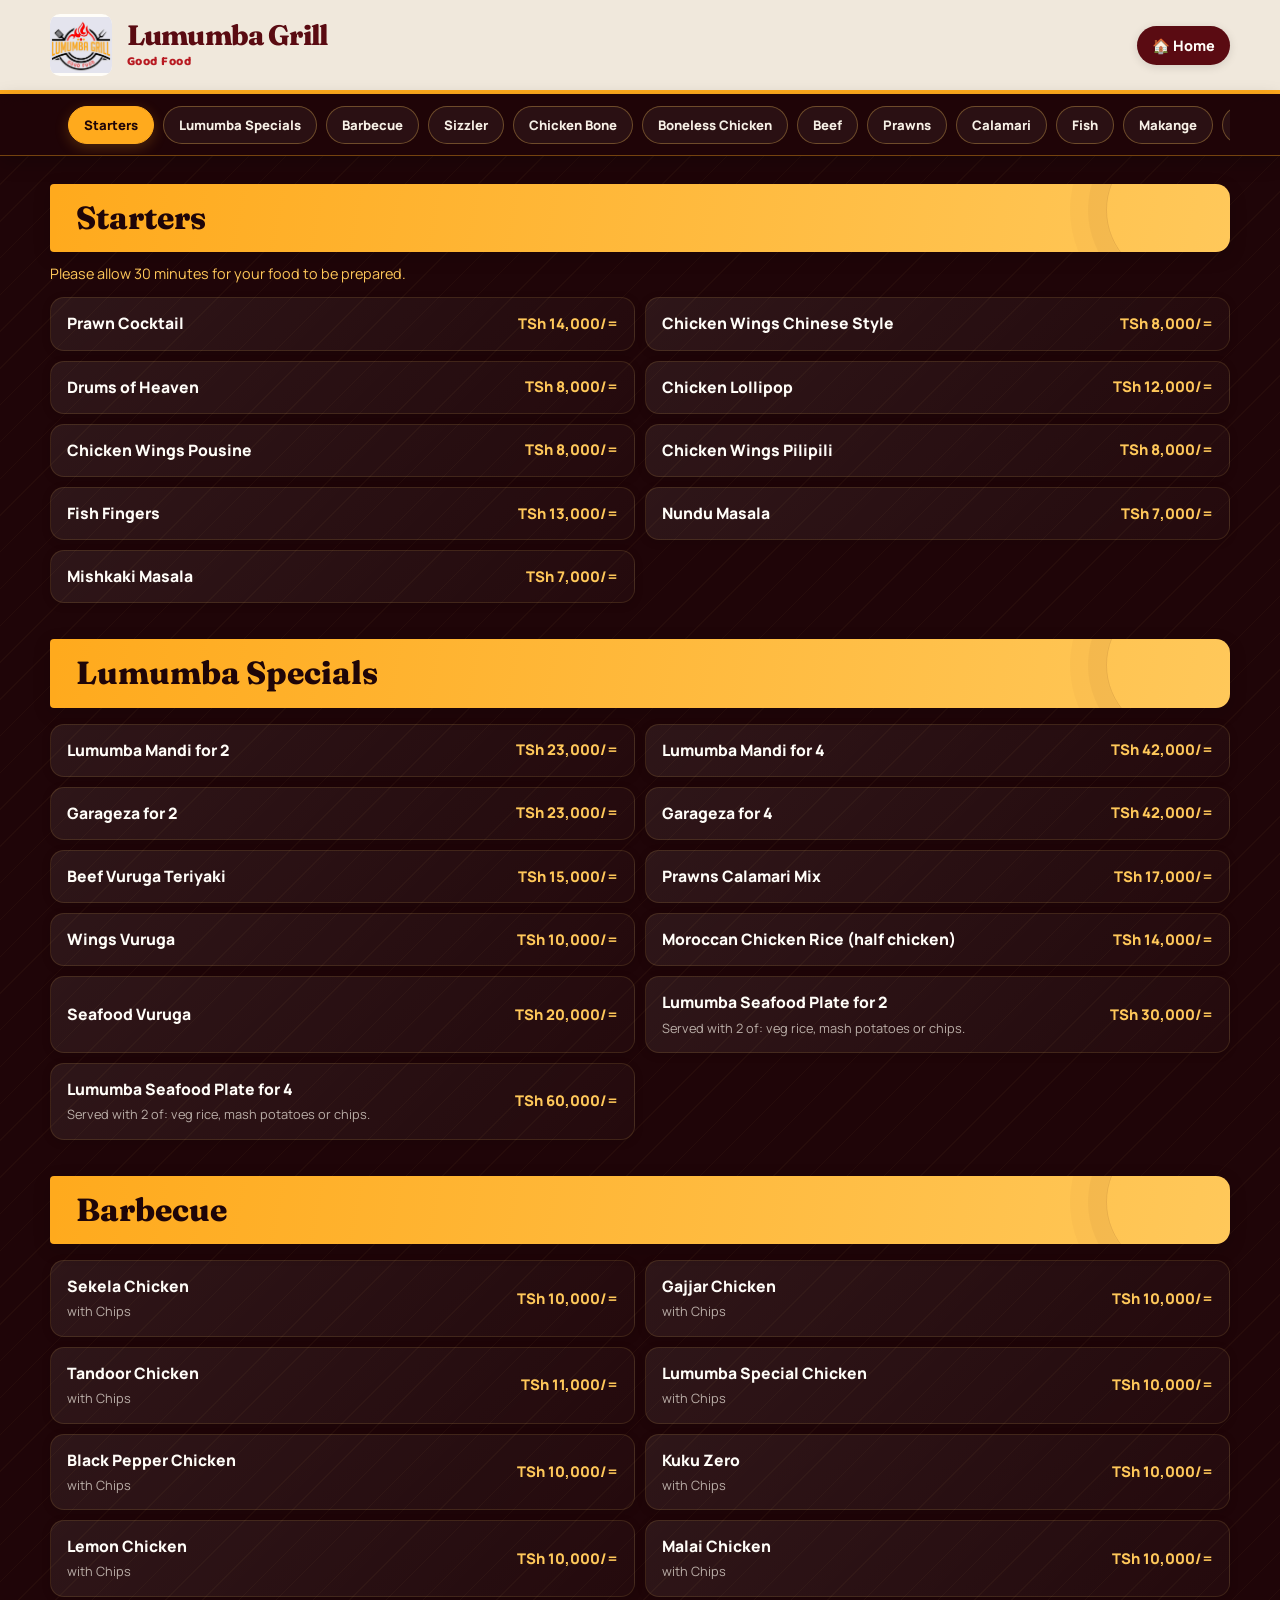
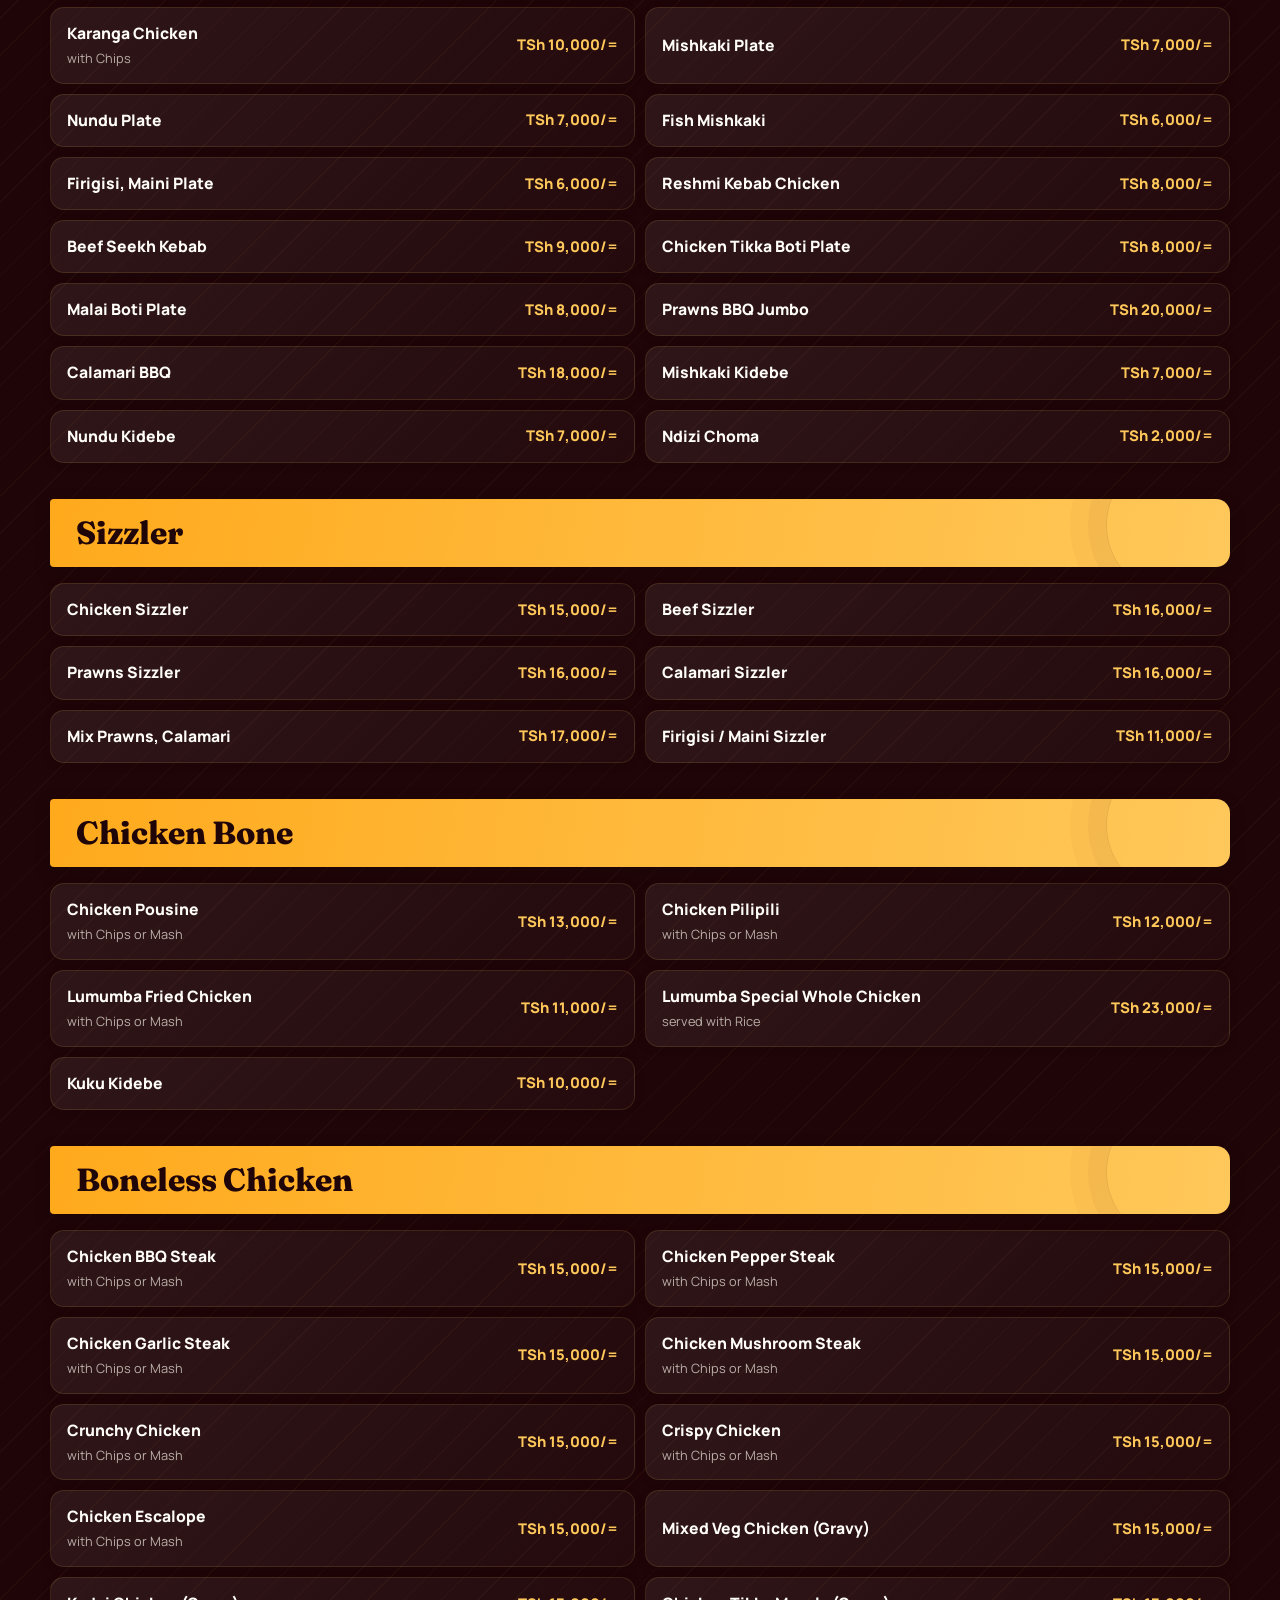
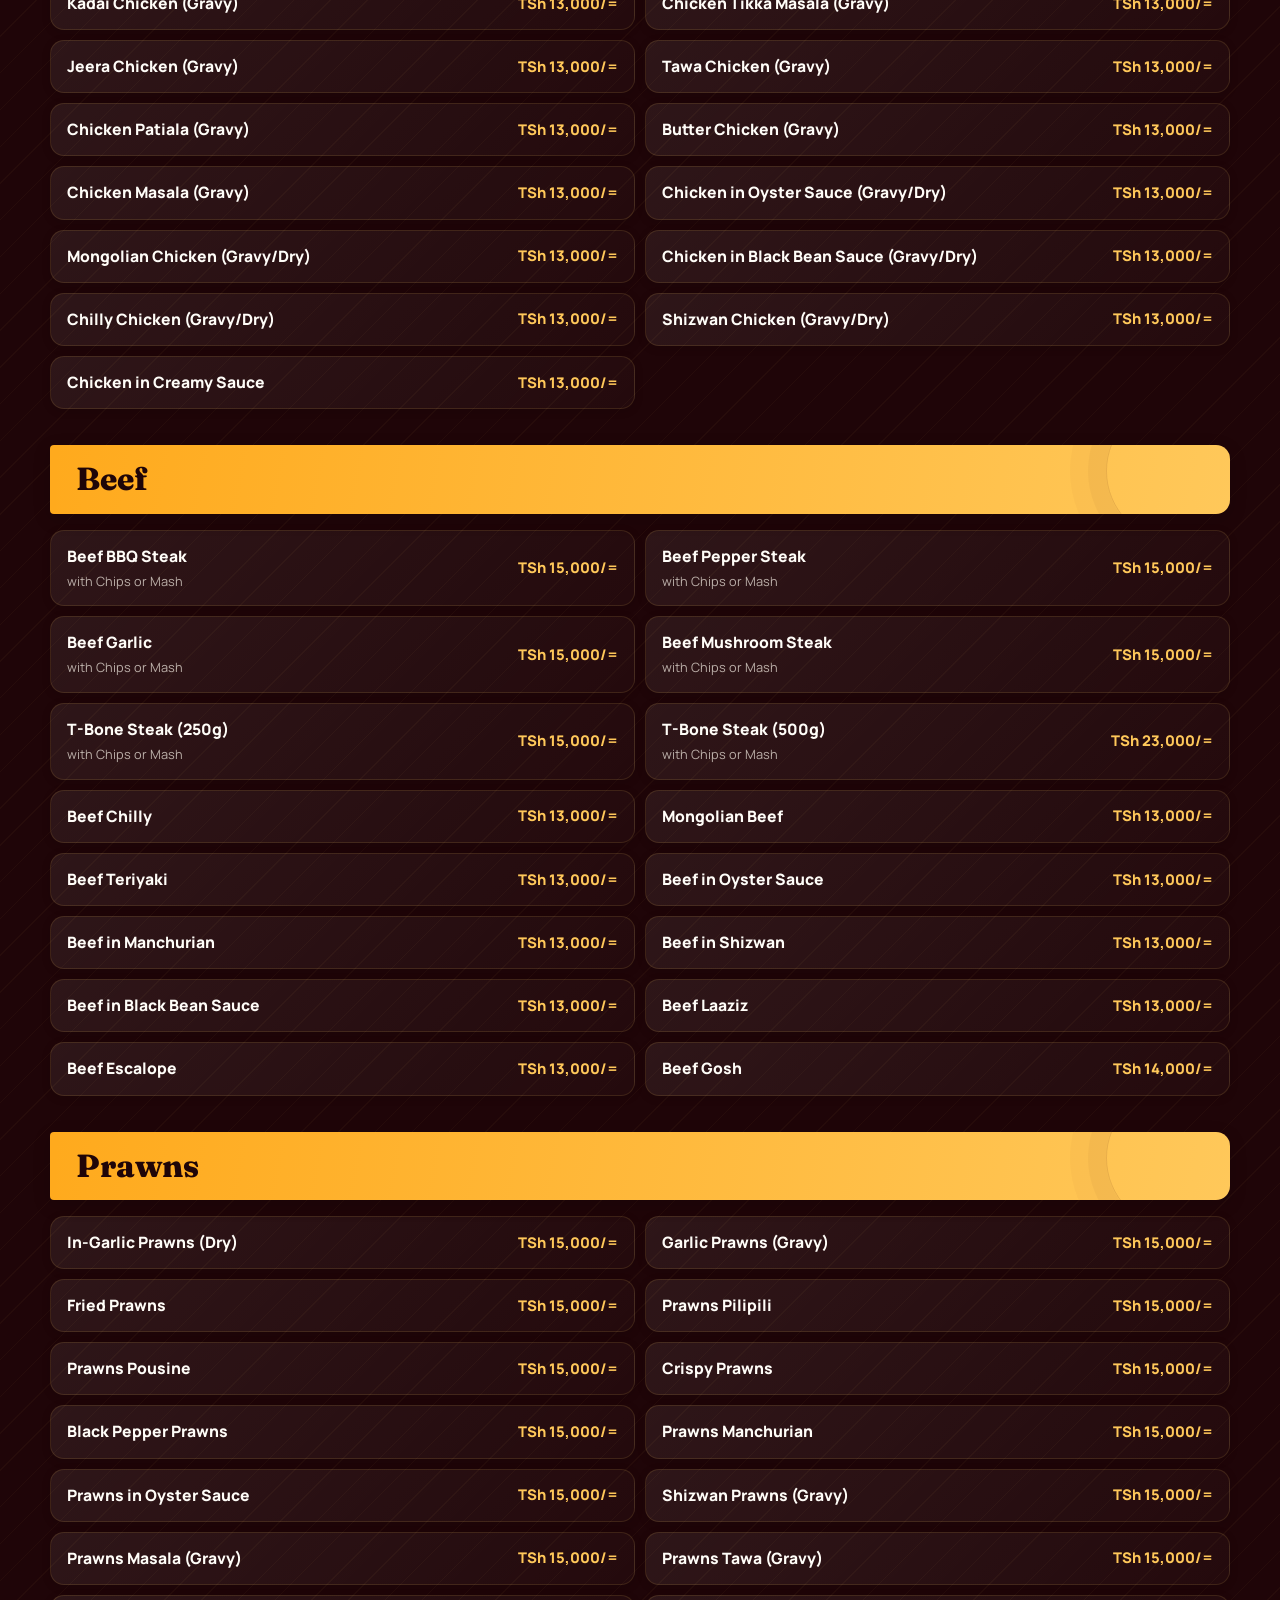
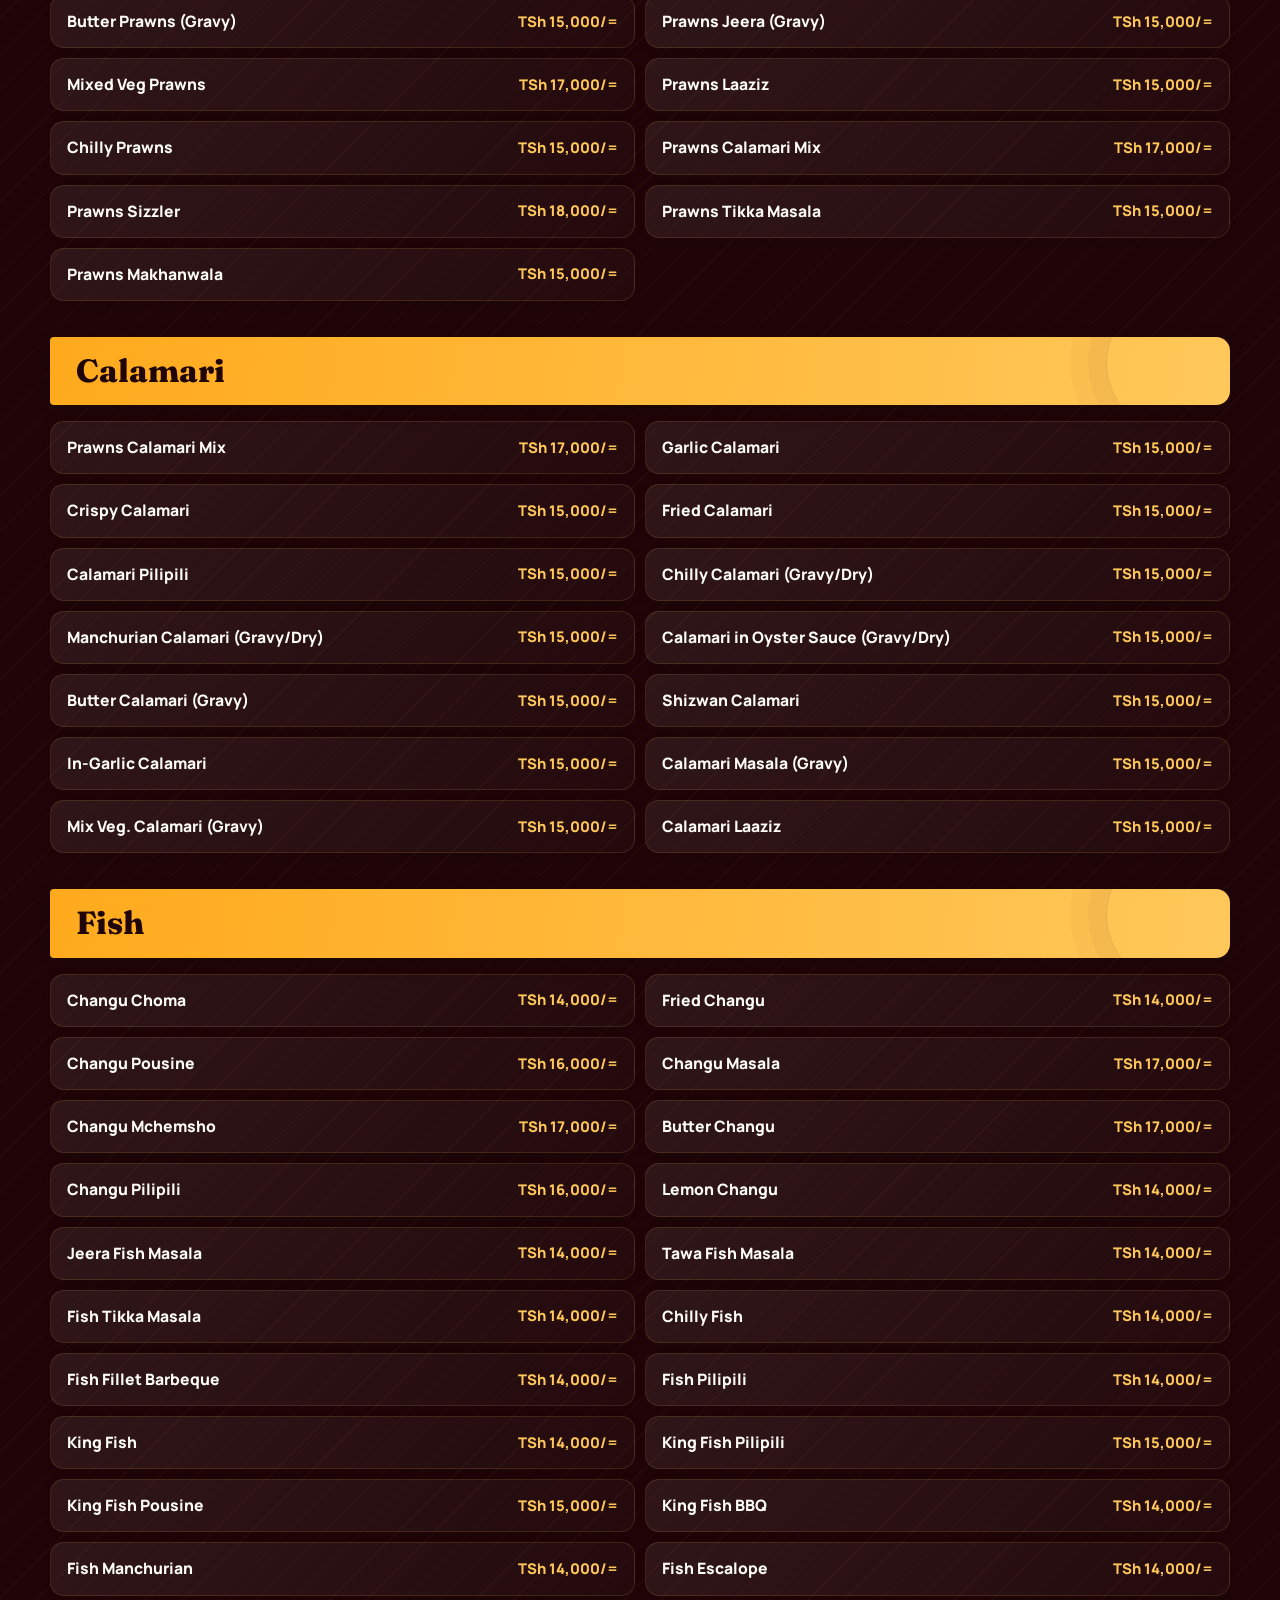
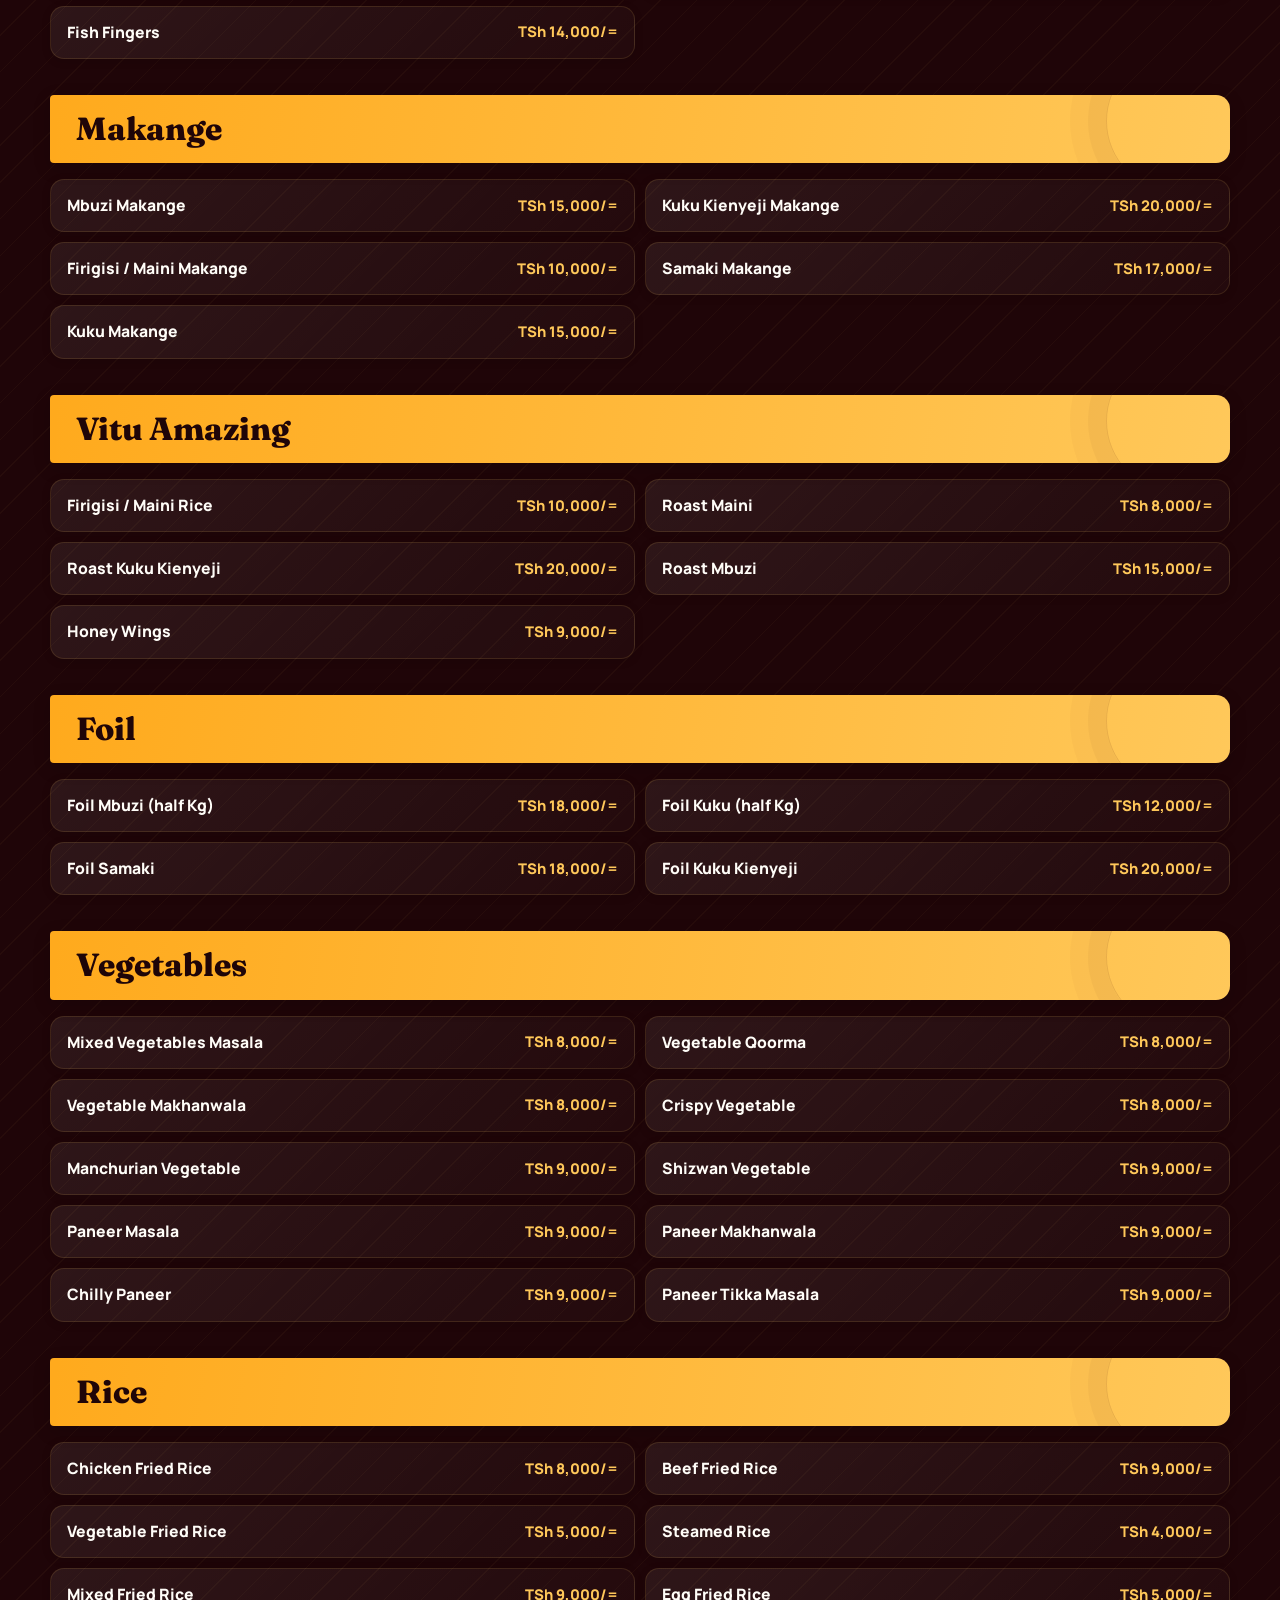
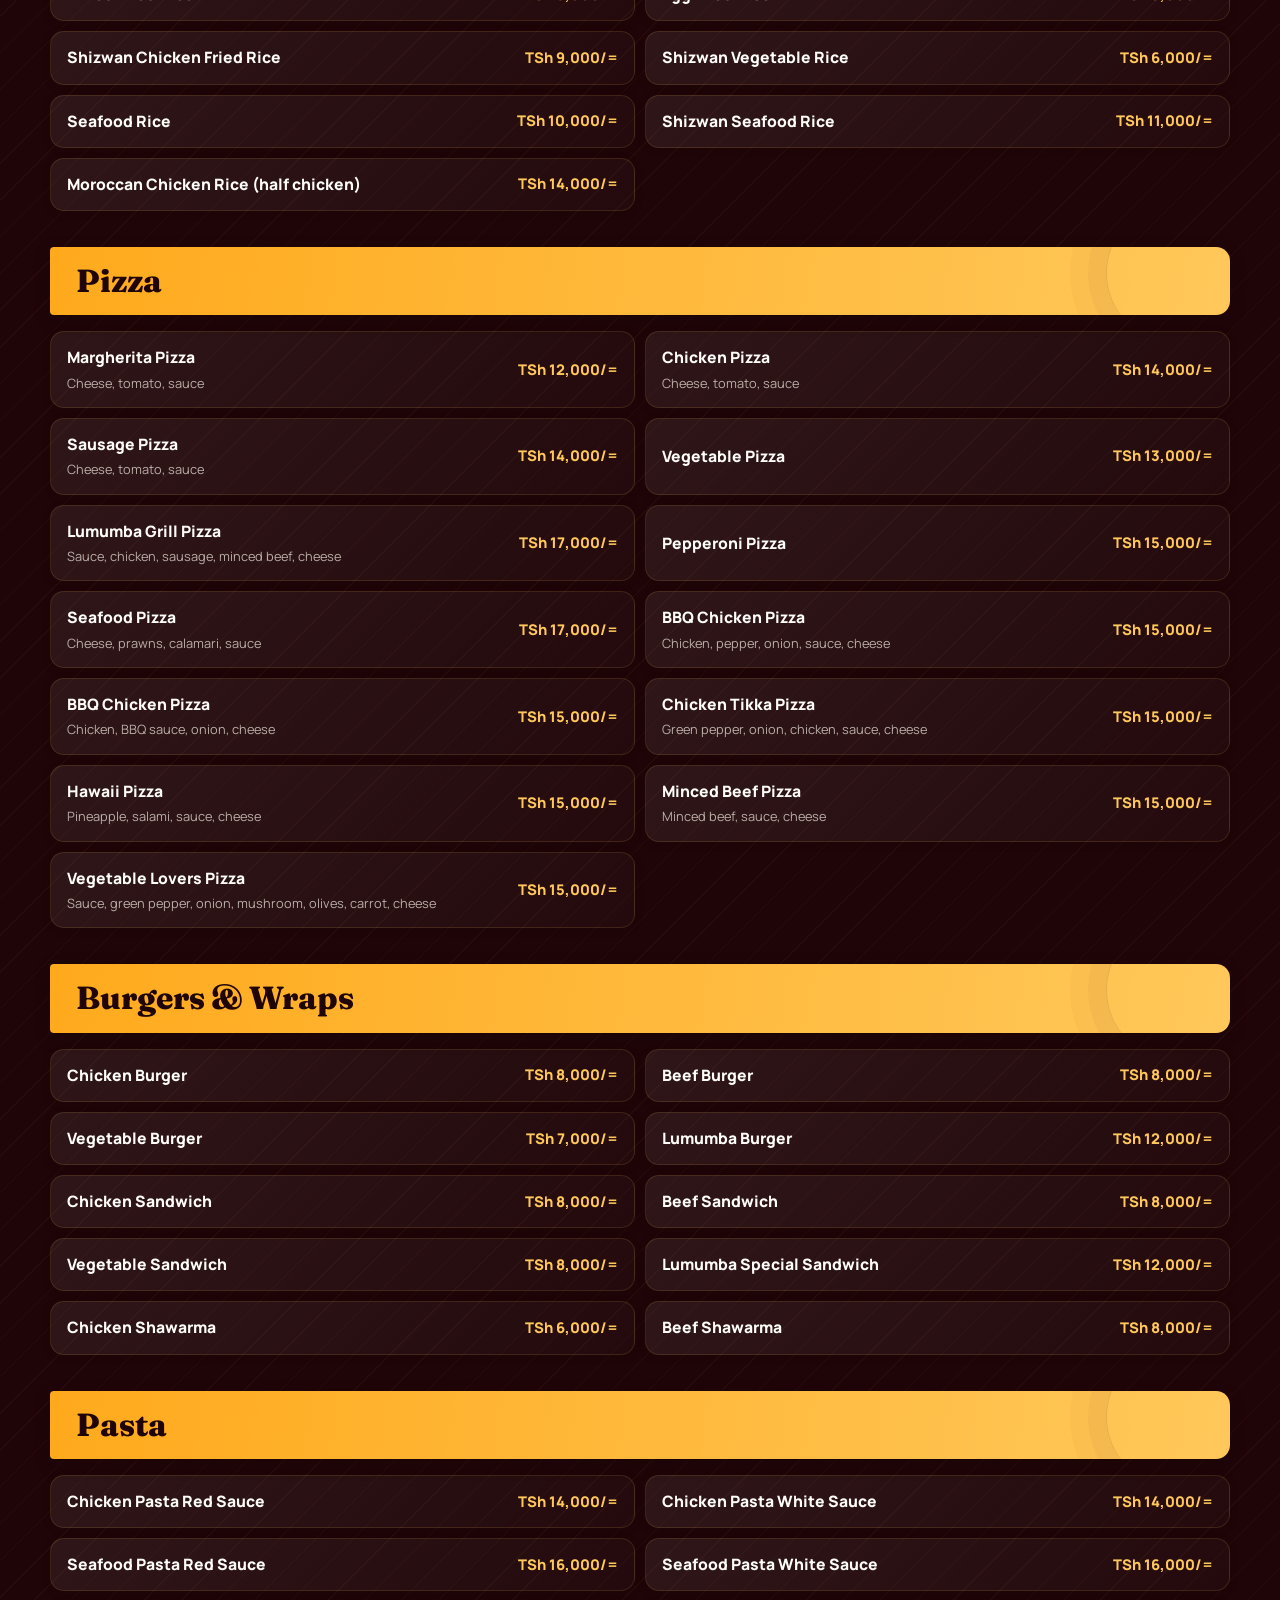
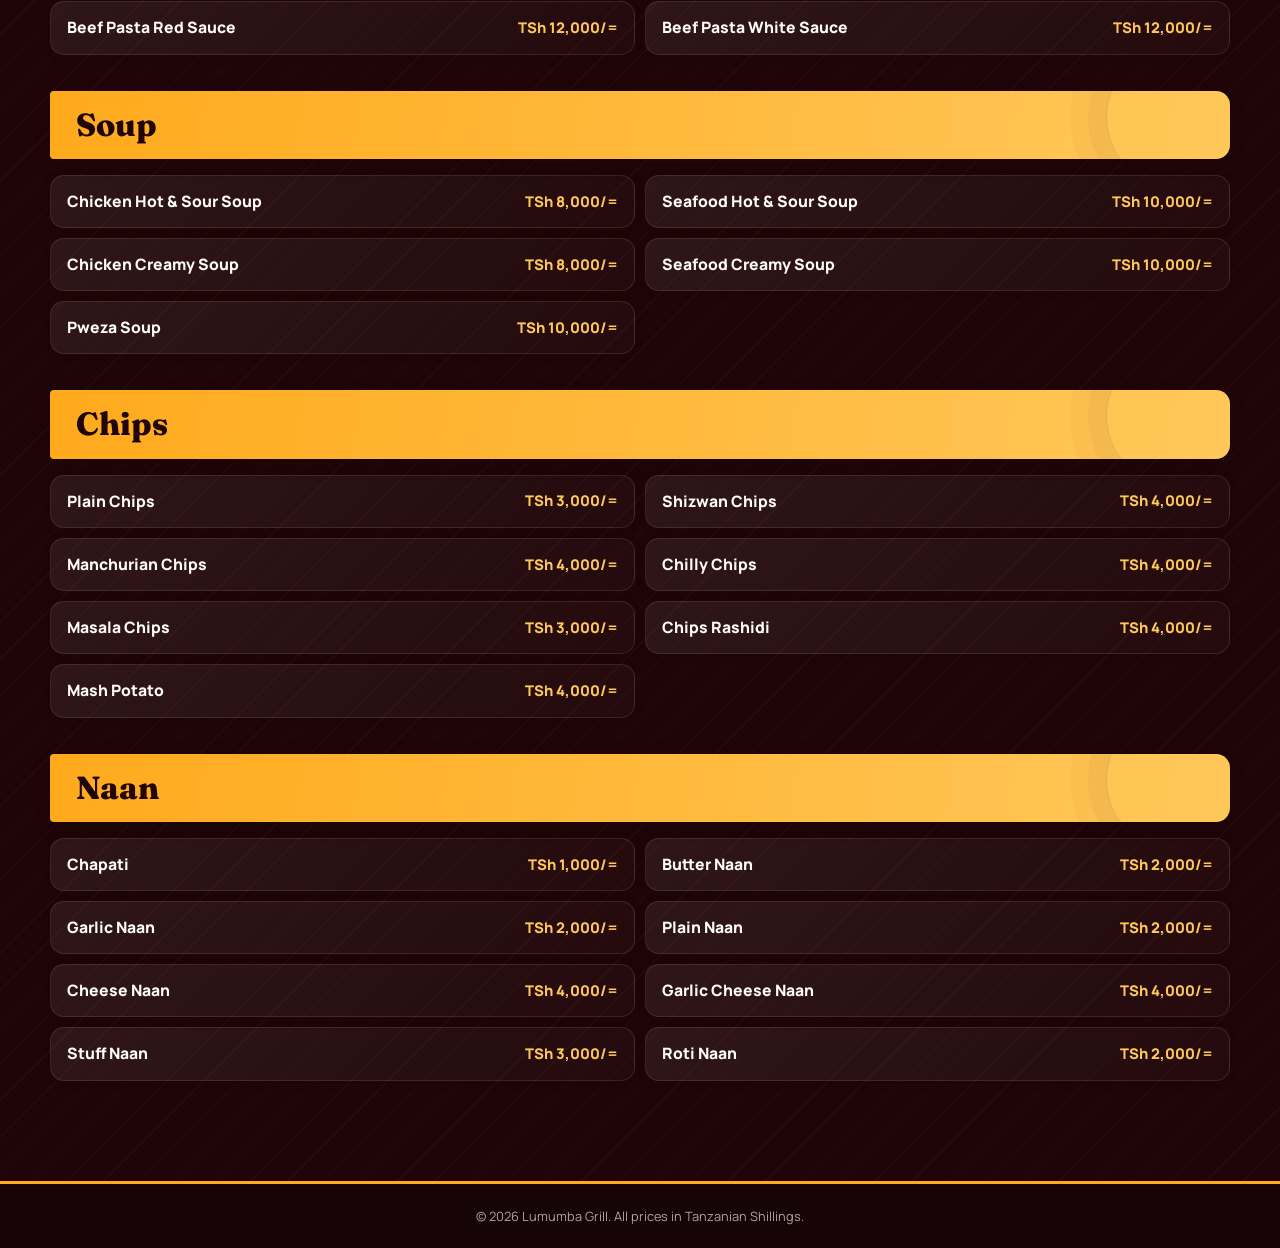
==== index1.html @ 8db9ffd8 "Add files via upload" ====
<!DOCTYPE html>

<html lang="en">
<head>
  <meta charset="UTF-8" />
  <meta name="viewport" content="width=device-width, initial-scale=1.0, viewport-fit=cover" />

  <title>Lumumba Grill — Menu</title>

  <meta
    name="description"
    content="Digital menu for Lumumba Grill, Lumumba &amp; Aggrey Street, Dar es Salaam. Good Food."
  />

  <link rel="preconnect" href="https://fonts.googleapis.com" />
  <link rel="preconnect" href="https://fonts.gstatic.com" crossorigin />

  <link
    href="https://fonts.googleapis.com/css2?family=Fraunces:opsz,wght@9..144,500;9..144,600;9..144,700&family=Baloo+2:wght@600;700;800&family=Manrope:wght@400;500;600;700;800&display=swap"
    rel="stylesheet"
  />

  <link rel="stylesheet" href="style1.css" />
</head>

<body>

  <!-- =========================================================
       HEADER
       ========================================================= -->

  <header class="site-header">

    <div class="header-inner">

      <!-- Restaurant Logo -->
      <div class="brand-logo">
        <img src="logo.jpeg" alt="Lumumba Grill Logo" />
      </div>

      <!-- Restaurant Name -->
      <div class="brand-copy">
        <h1 class="brand-name">Lumumba Grill</h1>
        <p class="brand-tagline">Good Food</p>
      </div>

      <!-- Home Button -->
      <a
        href="index.html"
        class="home-button"
        aria-label="Go back to home page"
      >
        🏠 Home
      </a>

    </div>

  </header>

  <!-- =========================================================
       CATEGORY NAVIGATION
       ========================================================= -->

  <nav class="category-nav" aria-label="Menu categories">
    <div class="category-nav-scroll" id="category-nav" role="tablist"></div>
  </nav>

  <!-- =========================================================
       MENU CONTENT
       ========================================================= -->

  <main id="menu-content" class="menu-content">
    <!-- Category sections are rendered here by script1.js from MENU_DATA -->
  </main>

  <!-- =========================================================
       FOOTER
       ========================================================= -->

  <footer class="site-footer">

    <!-- Copyright -->
    <p class="footer-copyright">
      © <span id="year"></span>
      Lumumba Grill.
      All prices in Tanzanian Shillings.
    </p>

  </footer>

  <!-- JavaScript -->
  <script src="script1.js"></script>

</body>
</html>
---- style1.css ----
/* Lumumba Grill — Digital menu
   Complete stylesheet matching the printed menu: burgundy, flame red,
   grill amber and warm ivory. */
:root {
  --maroon-950: #1F0508; --maroon-900: #2F080D; --maroon-800: #5A0B12;
  --maroon-700: #7A1017; --maroon-600: #9C1620;
  --crimson-600: #E3222B; --crimson-700: #B81A22;
  --gold-300: #FFC85A; --gold-500: #FFAA1D; --gold-600: #E08E00; --gold-700: #B36F00;
  --cream-50: #F7F0E6; --cream-white: #FFFDF8; --logo-bg: #F0E8DC;
  --ink: #1A0F10; --ink-soft: #6E5659; --ink-faint: #A88A8E;
  --font-display: 'Fraunces', Georgia, serif; --font-badge: 'Baloo 2', sans-serif;
  --font-body: 'Manrope', sans-serif; --radius-lg: 22px; --radius-md: 14px;
  --radius-pill: 999px; --shadow-soft: 0 6px 20px rgba(0,0,0,.25);
  --shadow-card: 0 2px 10px rgba(0,0,0,.12); --shadow-gold-glow: 0 4px 14px rgba(255,170,29,.22);
  --nav-height: 62px;
}
* { box-sizing: border-box; }
html { scroll-behavior: smooth; scroll-padding-top: calc(var(--nav-height) + 18px); }
@media (prefers-reduced-motion: reduce) {
  html { scroll-behavior: auto; }
  *, *::before, *::after { animation-duration: .01ms !important; transition-duration: .01ms !important; }
}
body {
  margin: 0; min-height: 100vh; color: var(--cream-50); font-family: var(--font-body);
  background: var(--maroon-950); -webkit-font-smoothing: antialiased; overflow-x: hidden;
  background-image: repeating-linear-gradient(135deg, rgba(255,200,90,.035) 0 1px, transparent 1px 26px);
}
img { max-width: 100%; display: block; }
button { font: inherit; cursor: pointer; }
a { color: inherit; }
:where(a,button):focus-visible { outline: 3px solid var(--gold-500); outline-offset: 3px; }
.site-header { position: relative; z-index: 5; background: var(--logo-bg); color: var(--ink); padding: 14px 20px; border-bottom: 4px solid var(--gold-500); box-shadow: 0 5px 20px rgba(0,0,0,.18); }
.header-inner { width: min(1180px,100%); margin: auto; display: flex; align-items: center; gap: 15px; }
.brand-logo { width: 62px; height: 62px; flex: 0 0 auto; overflow: hidden; border-radius: 10px; background: var(--cream-white); }
.brand-logo img { width: 100%; height: 100%; object-fit: contain; }
.brand-copy { min-width: 0; }
.brand-name { margin: 0; color: var(--maroon-800); font: 800 clamp(1.2rem,3vw,1.75rem)/1.12 var(--font-display); letter-spacing: -.03em; }
.brand-tagline { margin: 4px 0 0; color: var(--crimson-700); font: 800 .78rem/1.2 var(--font-badge); letter-spacing: .04em; }
.home-button { margin-left: auto; display: inline-flex; align-items: center; justify-content: center; gap: 7px; padding: 10px 15px; border-radius: var(--radius-pill); background: var(--maroon-800); color: var(--cream-white); font-size: .9rem; font-weight: 800; text-decoration: none; box-shadow: var(--shadow-card); transition: background .2s ease, transform .2s ease; }
.home-button:hover { background: var(--crimson-700); transform: translateY(-1px); }
.category-nav { position: sticky; top: 0; z-index: 10; min-height: var(--nav-height); display: flex; align-items: center; background: rgba(31,5,8,.97); border-bottom: 1px solid rgba(255,170,29,.38); box-shadow: 0 6px 18px rgba(0,0,0,.22); backdrop-filter: blur(12px); }
.category-nav-scroll { display: flex; align-items: center; gap: 9px; width: min(1180px,100%); margin: auto; padding: 10px 18px; overflow-x: auto; scrollbar-width: thin; scrollbar-color: var(--gold-500) var(--maroon-900); }
.nav-pill { flex: 0 0 auto; border: 1px solid rgba(255,200,90,.32); border-radius: var(--radius-pill); padding: 9px 15px; background: rgba(255,253,248,.05); color: var(--cream-50); font-size: .82rem; font-weight: 800; white-space: nowrap; transition: color .2s ease, background .2s ease, border-color .2s ease; }
.nav-pill:hover { border-color: var(--gold-500); color: var(--gold-300); }
.nav-pill.active { color: var(--maroon-950); background: var(--gold-500); border-color: var(--gold-500); box-shadow: var(--shadow-gold-glow); }
.menu-content { width: min(1180px,calc(100% - 32px)); margin: 0 auto; padding: 28px 0 64px; }
.category-section { margin: 0 0 36px; scroll-margin-top: calc(var(--nav-height) + 20px); }
.category-heading { position: relative; margin: 0 0 16px; padding: 15px 20px; overflow: hidden; border-left: 6px solid var(--gold-500); border-radius: 4px var(--radius-md) var(--radius-md) 4px; background: linear-gradient(100deg,var(--gold-500),var(--gold-300)); color: var(--maroon-950); font: 800 clamp(1.45rem,3vw,2rem)/1.2 var(--font-display); box-shadow: 0 5px 18px rgba(0,0,0,.15); }
.category-heading::after { content: ""; position: absolute; right: -18px; top: -45px; width: 140px; height: 140px; border: 1px solid rgba(74,8,13,.12); border-radius: 50%; box-shadow: 0 0 0 18px rgba(74,8,13,.035), 0 0 0 36px rgba(74,8,13,.025); pointer-events: none; }
.category-note { margin: -4px 0 14px; color: var(--gold-300); font-size: .9rem; }
.item-list { display: grid; grid-template-columns: repeat(2,minmax(0,1fr)); gap: 10px; }
.menu-item { min-width: 0; display: flex; align-items: center; justify-content: space-between; gap: 14px; padding: 15px 16px; border: 1px solid rgba(255,200,90,.12); border-radius: var(--radius-md); background: linear-gradient(135deg,rgba(255,253,248,.07),rgba(255,253,248,.025)); box-shadow: var(--shadow-card); transition: border-color .2s ease, background .2s ease, transform .2s ease; }
.menu-item:hover { border-color: rgba(255,170,29,.55); background: rgba(255,253,248,.09); transform: translateY(-1px); }
.menu-item-info { min-width: 0; flex: 1 1 auto; }
.menu-item-name { margin: 0; color: var(--cream-white); font-size: .98rem; line-height: 1.35; font-weight: 800; overflow-wrap: anywhere; }
.menu-item-desc { margin: 5px 0 0; color: rgba(247,240,230,.7); font-size: .8rem; line-height: 1.45; }
.menu-item-price { flex: 0 0 auto; color: var(--gold-300); font-size: .92rem; line-height: 1.35; font-weight: 800; text-align: right; white-space: nowrap; }
.menu-item-price--dual { display: flex; gap: 12px; }
.price-option { display: flex; flex-direction: column; gap: 3px; align-items: flex-end; }
.price-option-label { color: rgba(247,240,230,.65); font-size: .68rem; font-weight: 700; }
.price-option-value { color: var(--gold-300); font-size: .85rem; font-weight: 800; }
.site-footer { padding: 22px 16px; border-top: 3px solid var(--gold-500); background: #160406; color: rgba(247,240,230,.68); text-align: center; }
.footer-copyright { margin: 0; font-size: .8rem; line-height: 1.6; }
@media (max-width: 680px) {
  .site-header { padding: 12px 14px; }
  .brand-logo { width: 52px; height: 52px; }
  .home-button { padding: 9px 12px; font-size: .82rem; }
  .category-nav-scroll { padding-inline: 12px; }
  .menu-content { width: min(100% - 22px,1180px); padding-top: 20px; }
  .item-list { grid-template-columns: 1fr; gap: 8px; }
  .menu-item { padding: 13px; }
  .category-heading { padding: 13px 15px; }
}
@media (max-width: 390px) {
  .brand-name { font-size: 1.12rem; }
  .brand-tagline { font-size: .72rem; }
  .brand-logo { width: 46px; height: 46px; }
  .header-inner { gap: 10px; }
  .home-button { padding: 8px 10px; }
  .menu-item { align-items: flex-start; gap: 8px; }
  .menu-item-name { font-size: .91rem; }
  .menu-item-price { font-size: .82rem; }
}
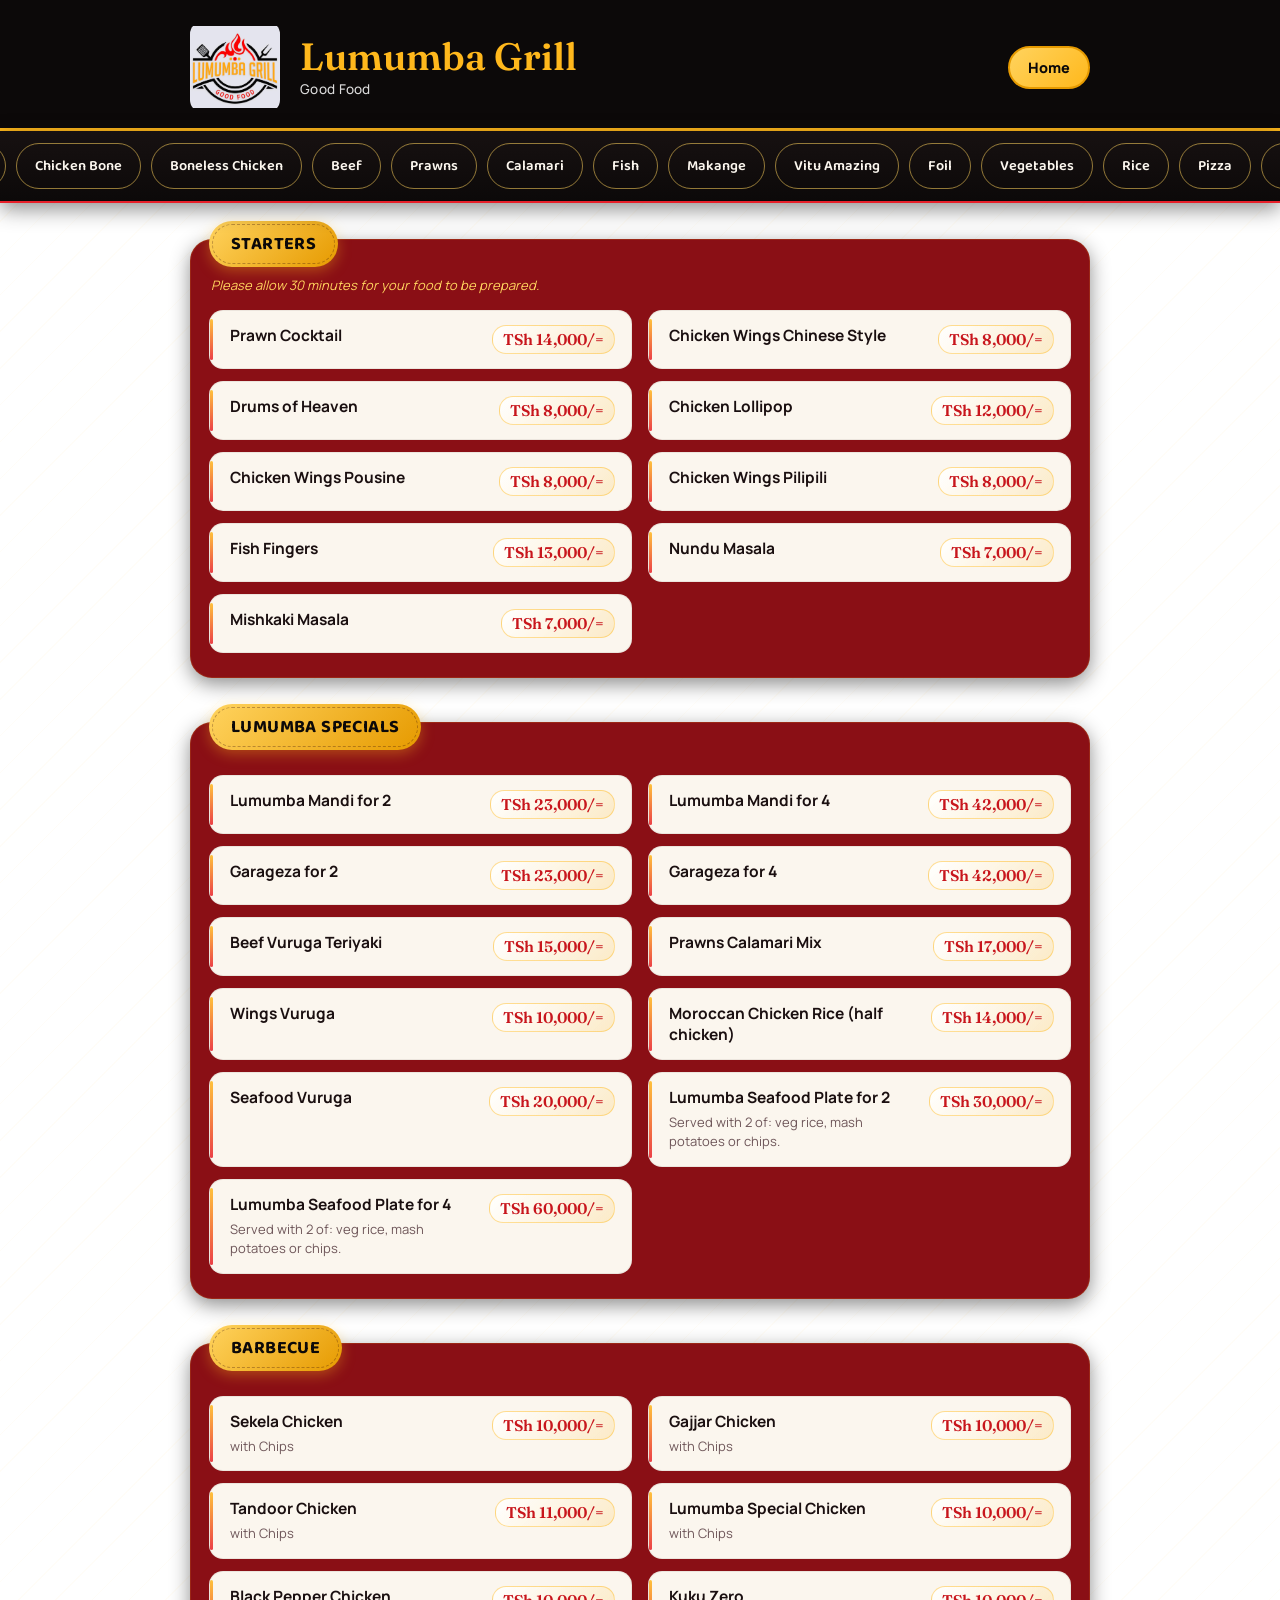
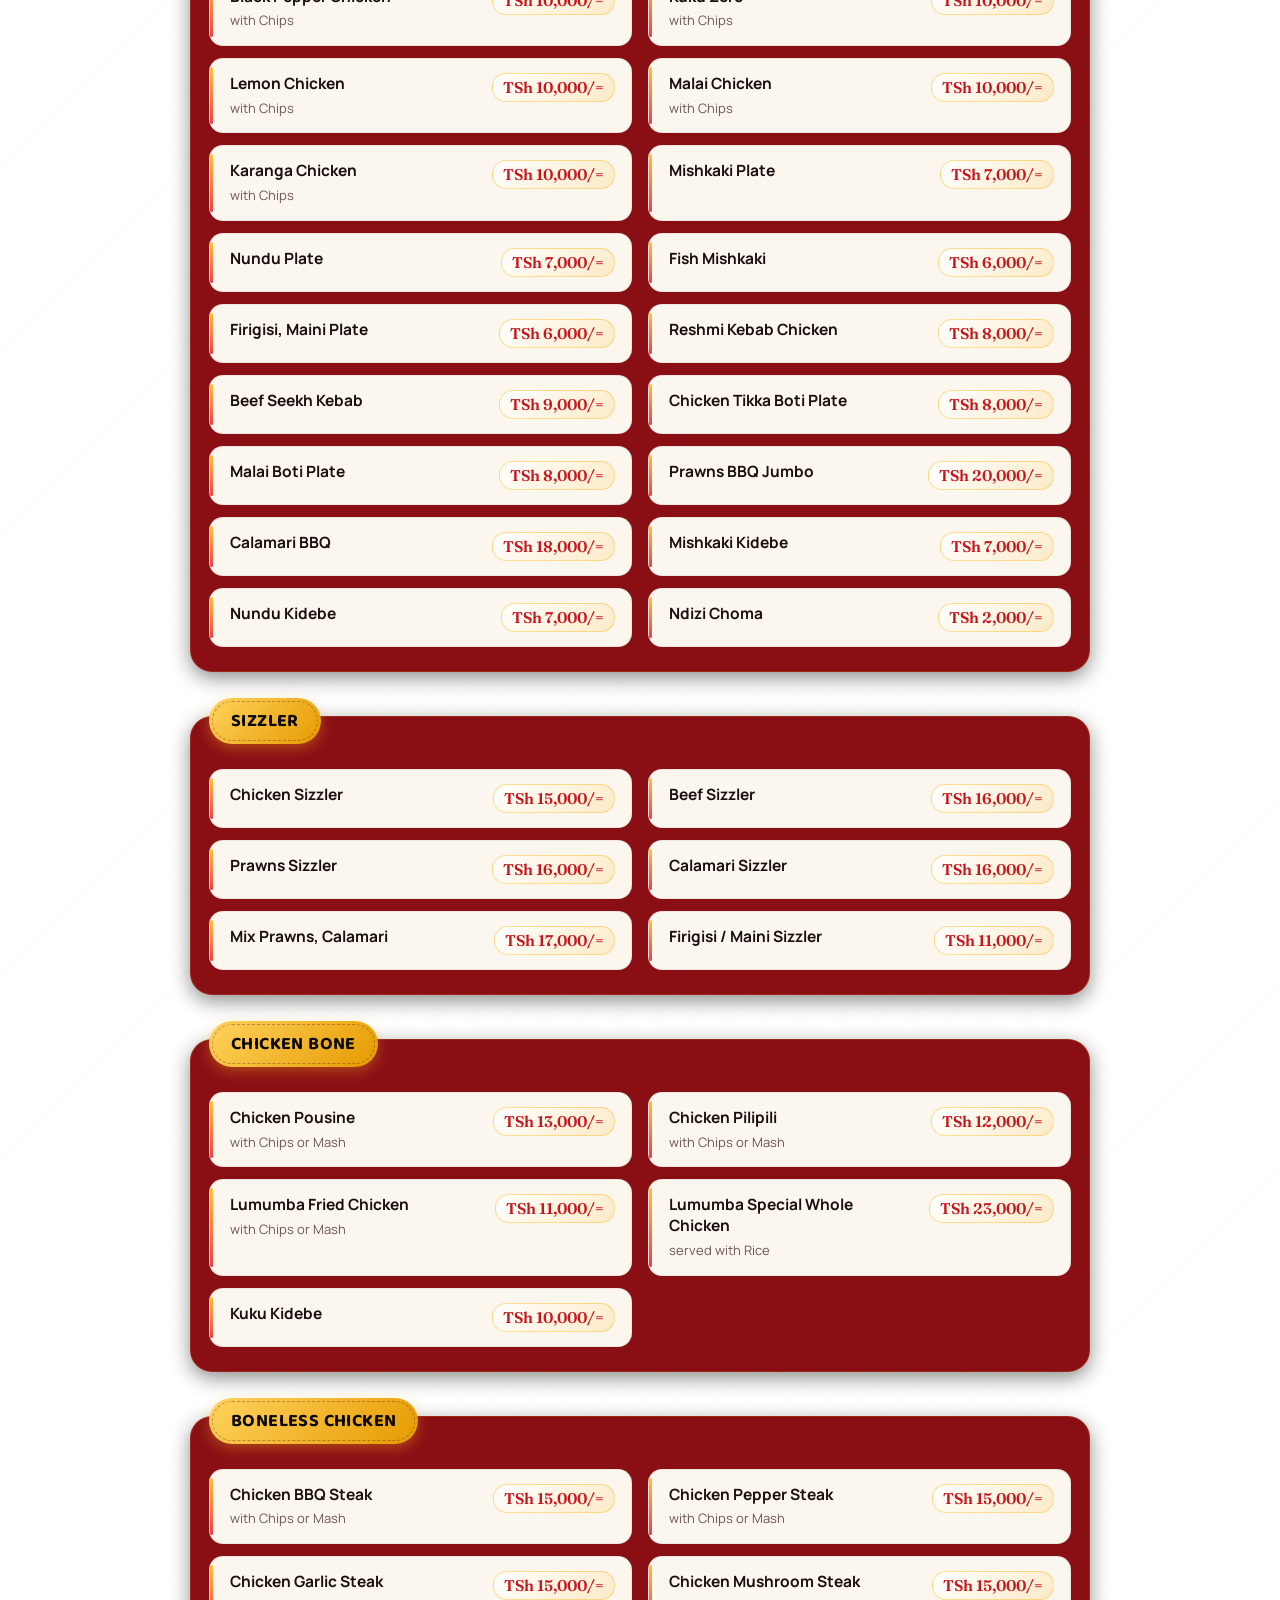
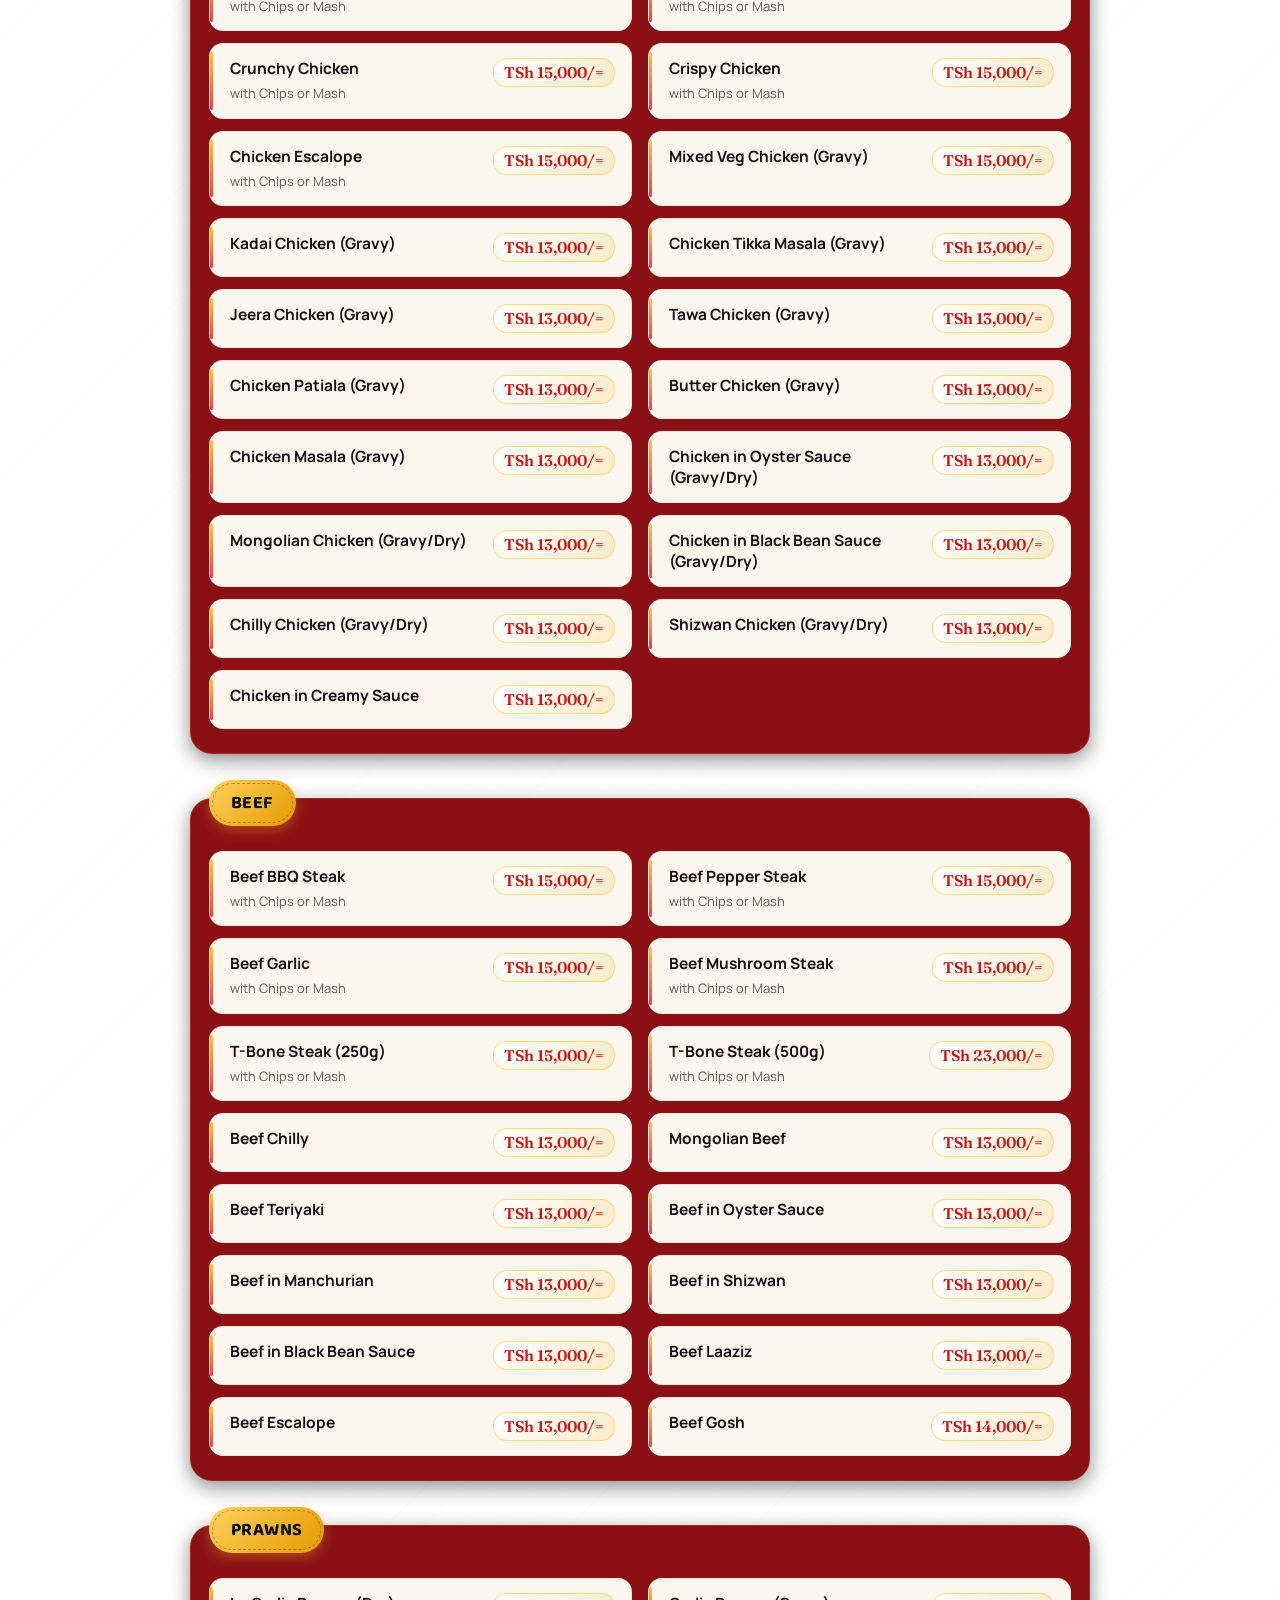
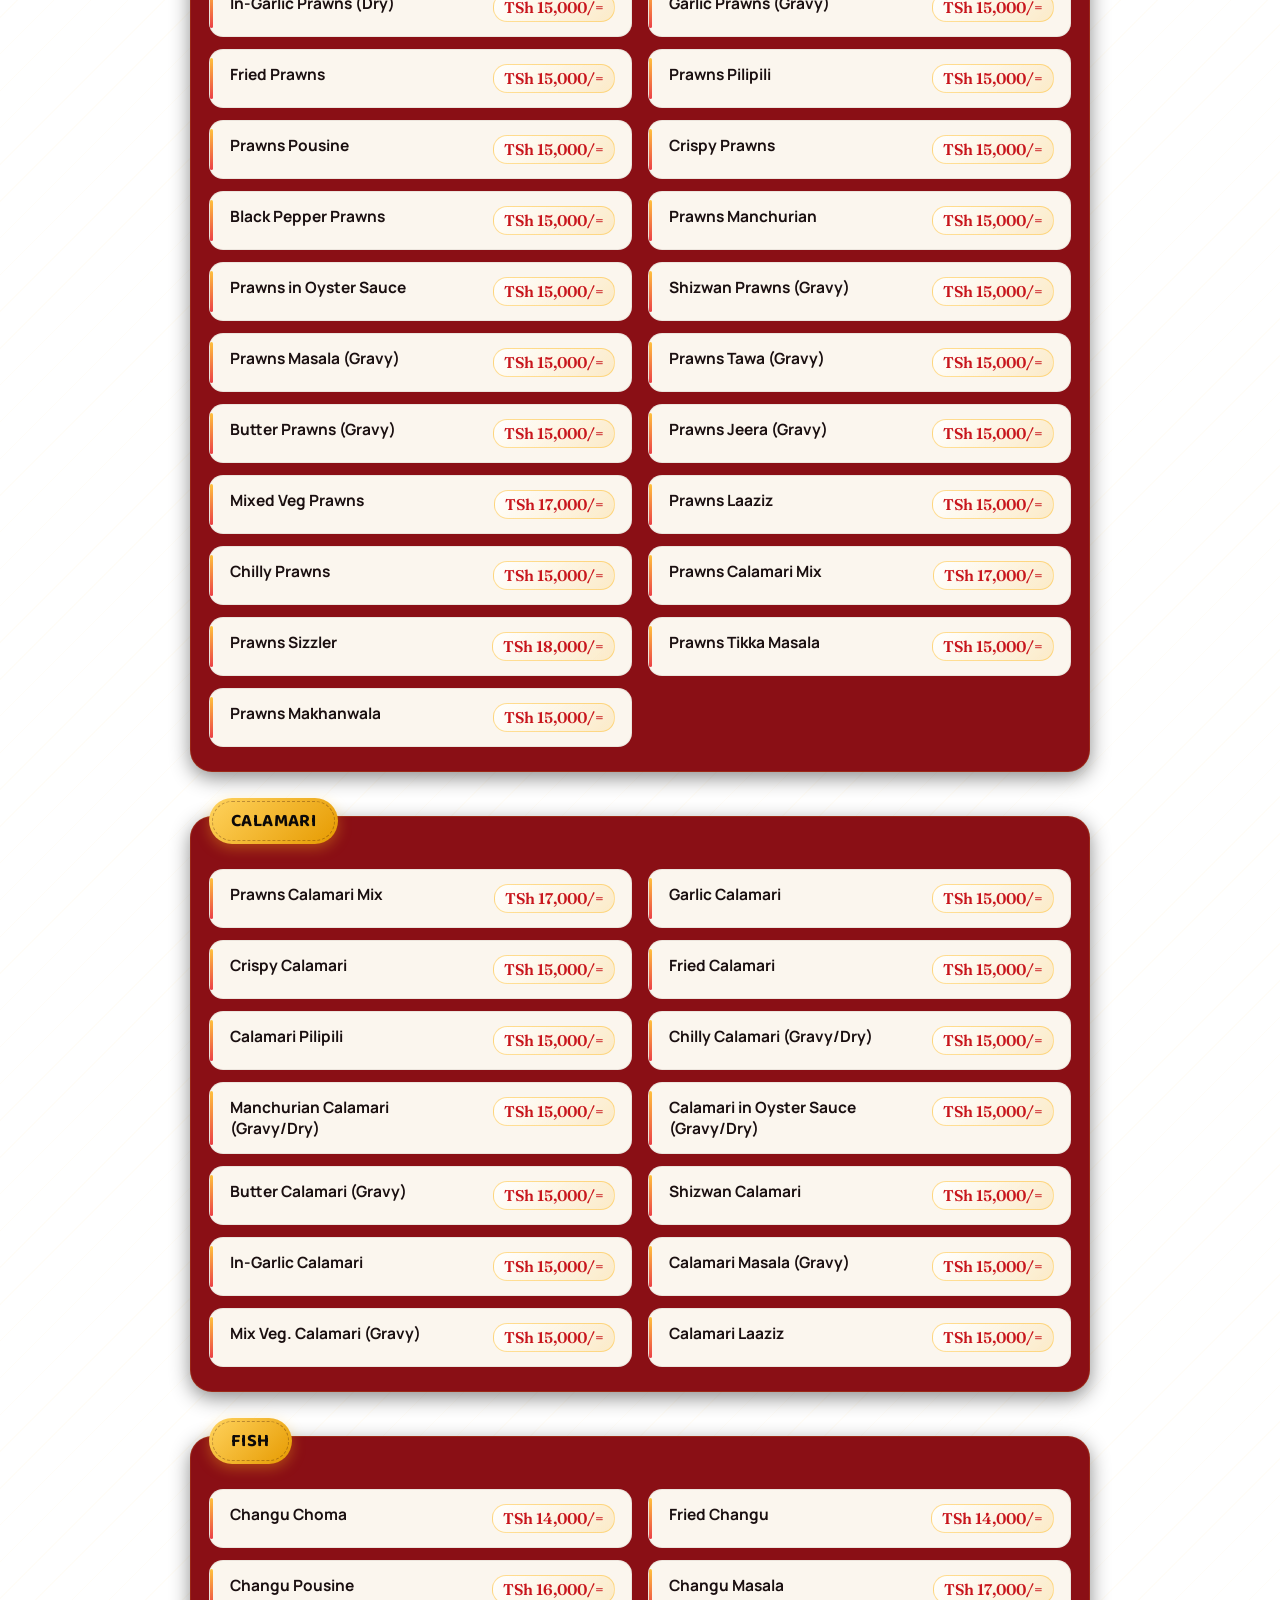
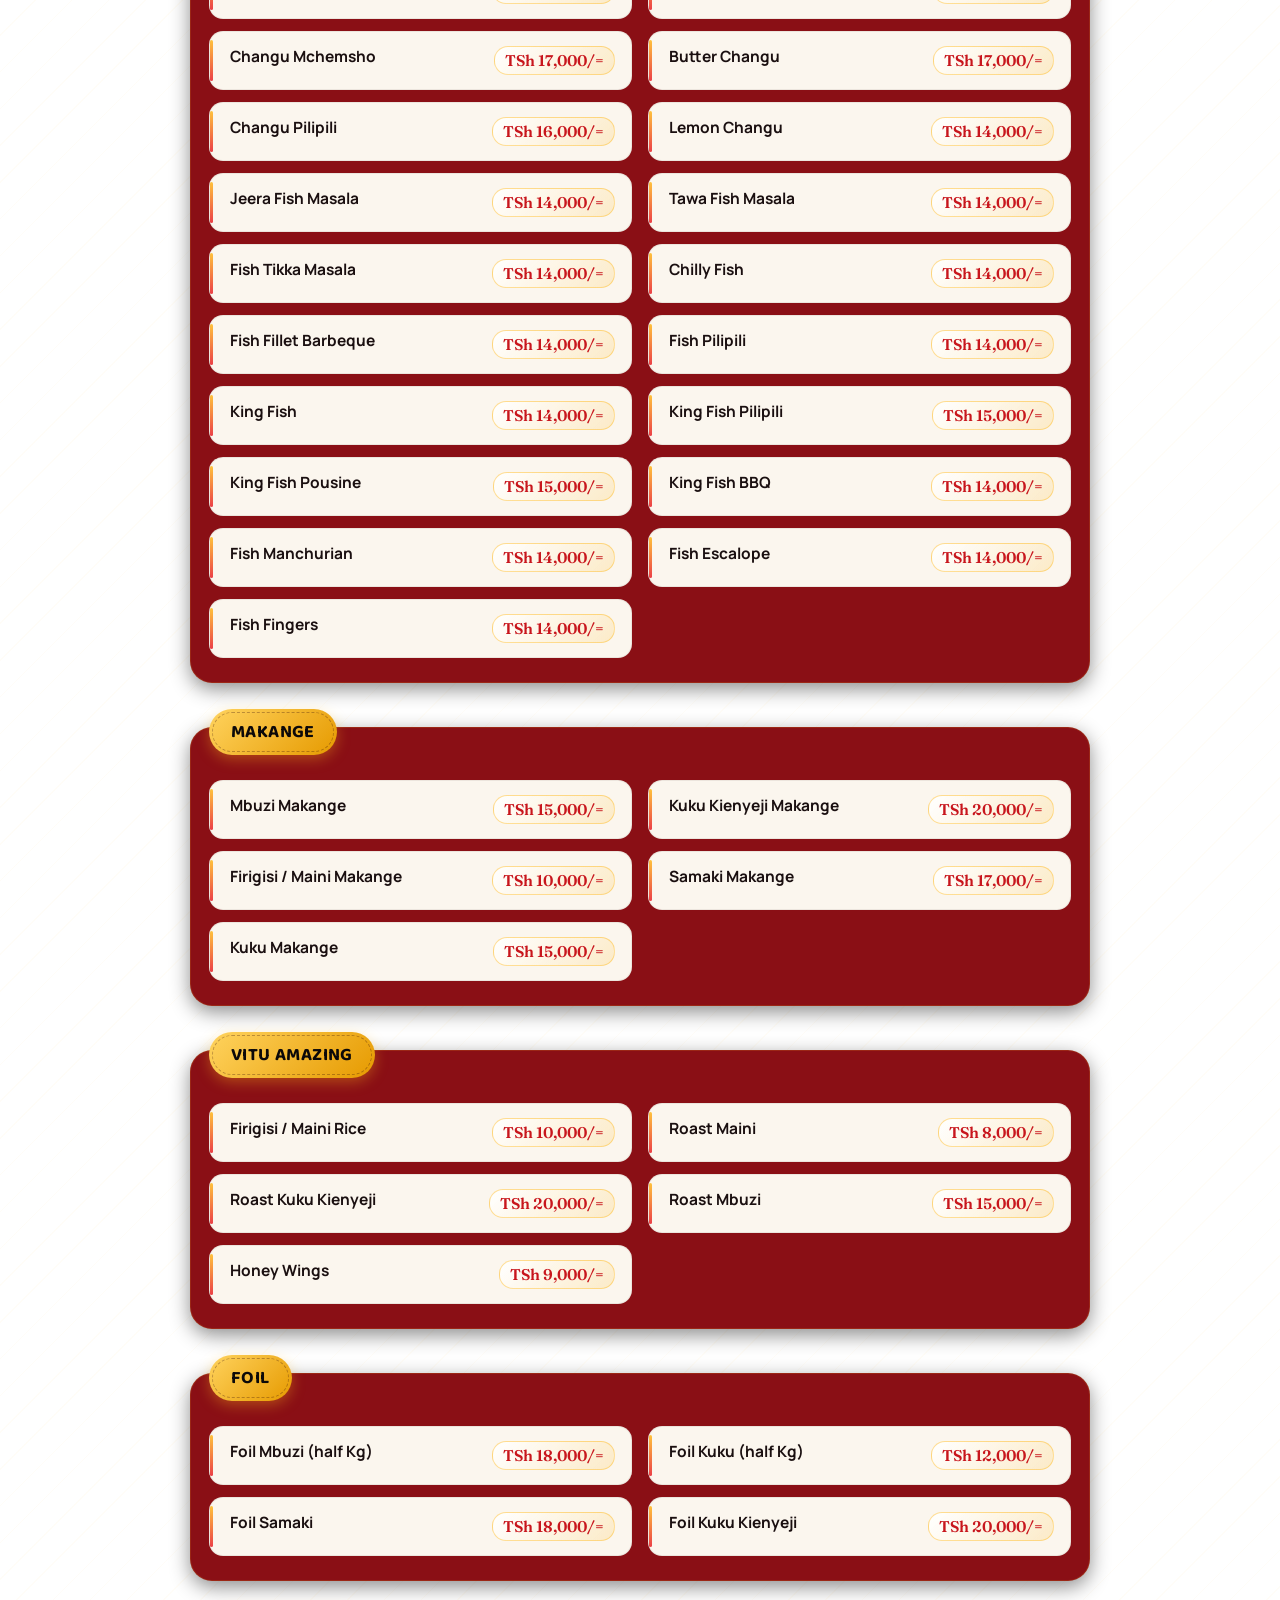
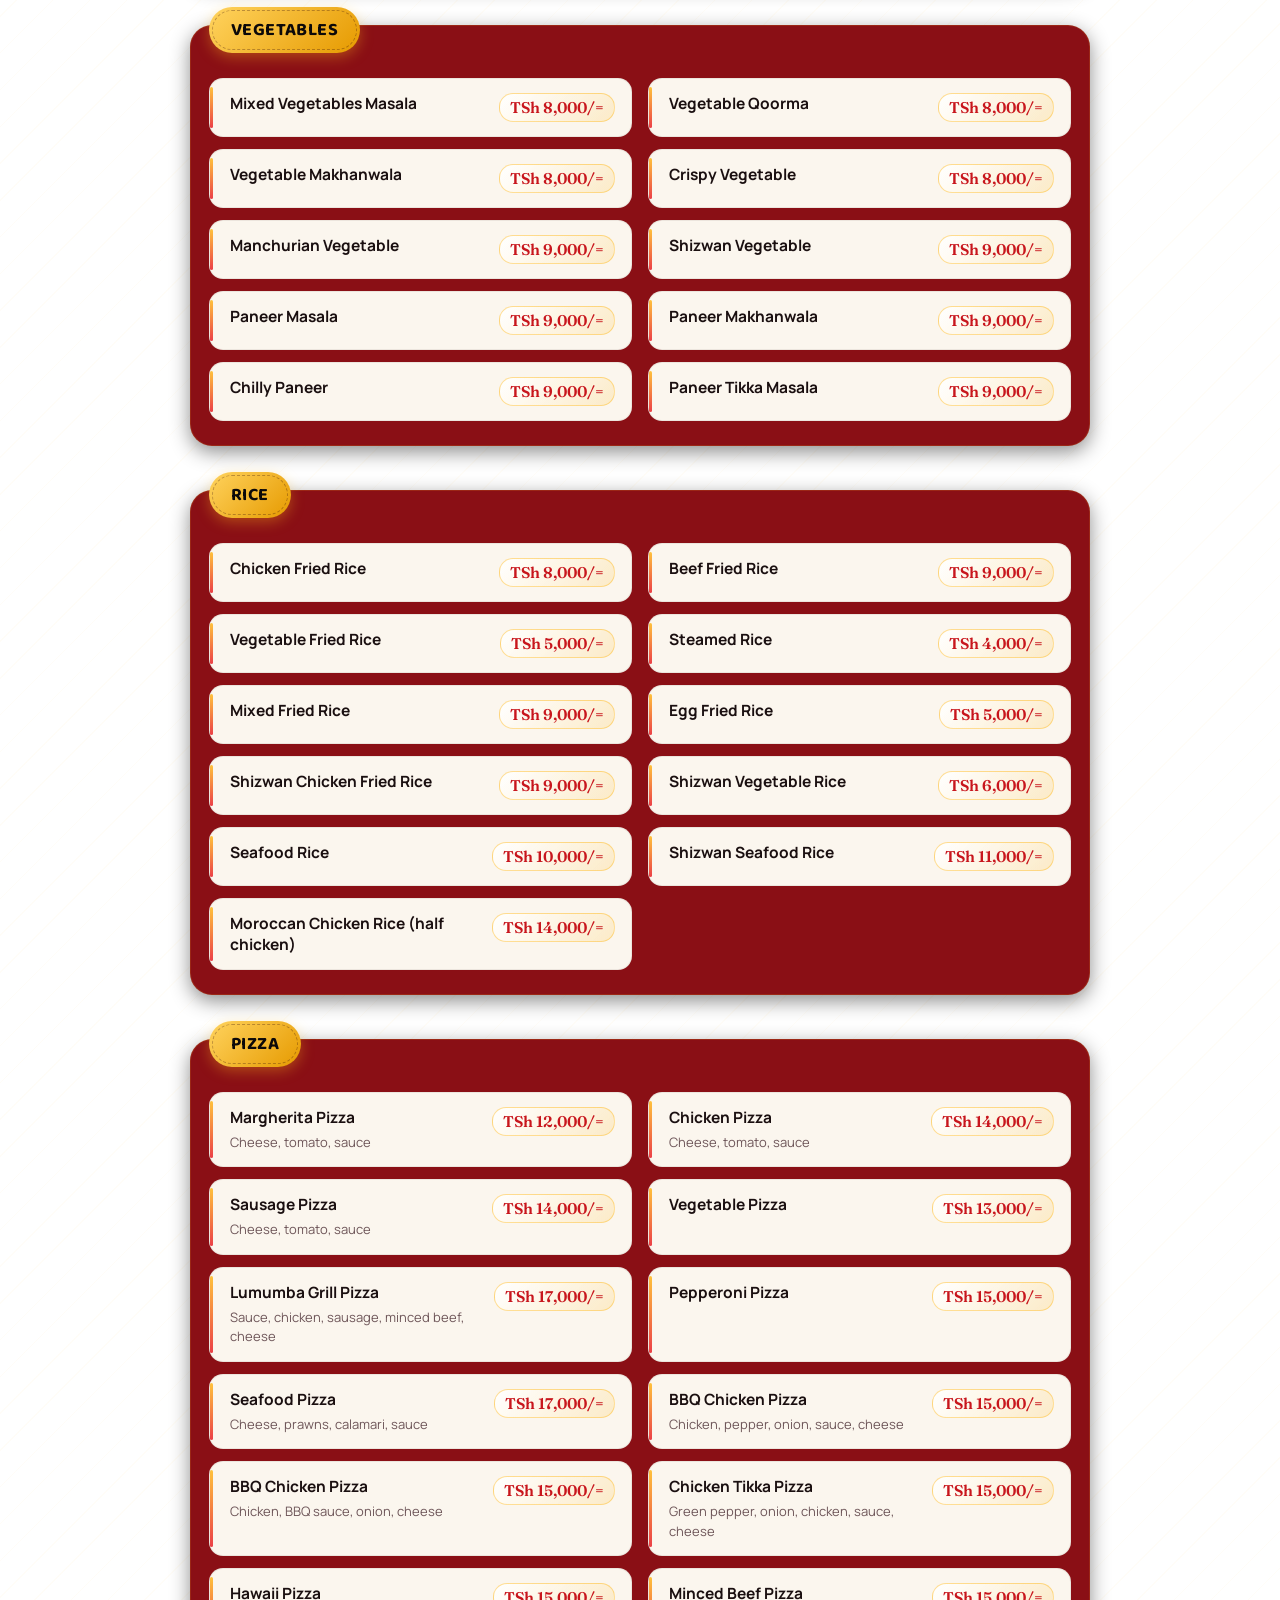
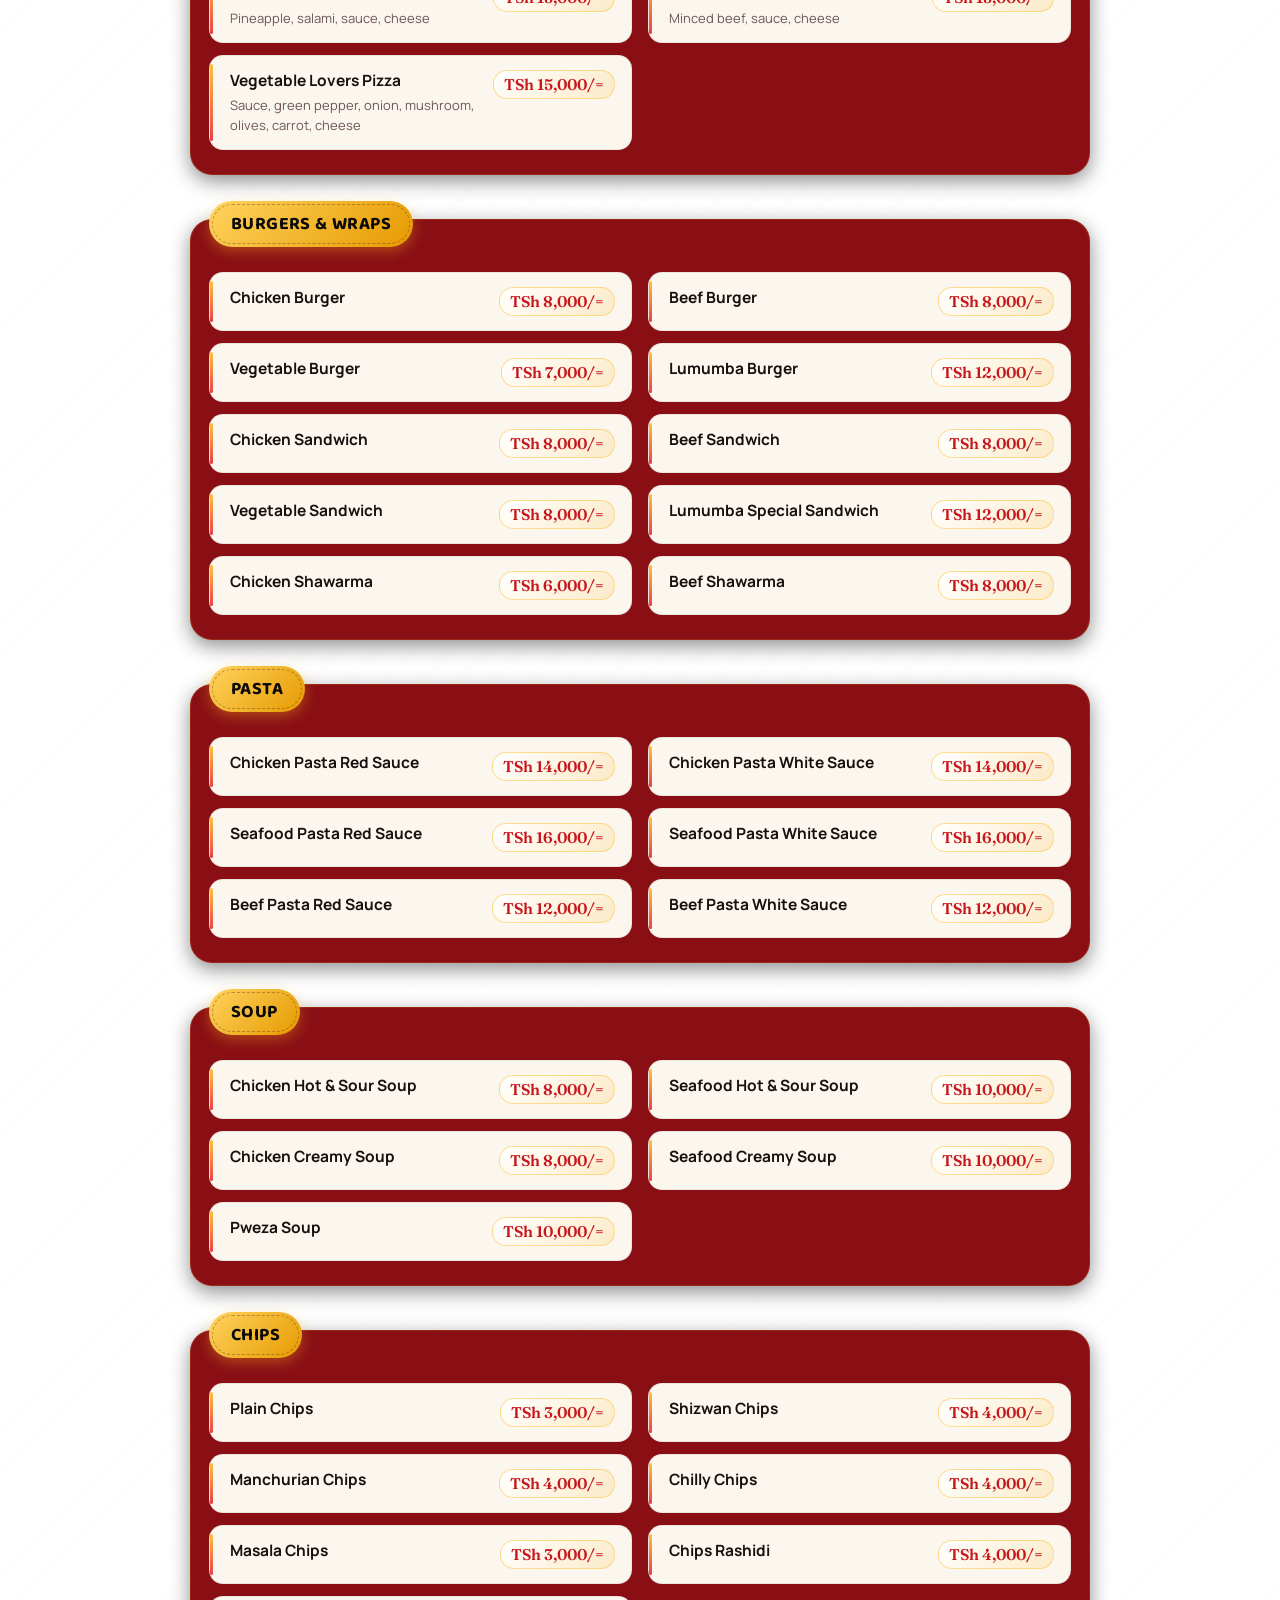
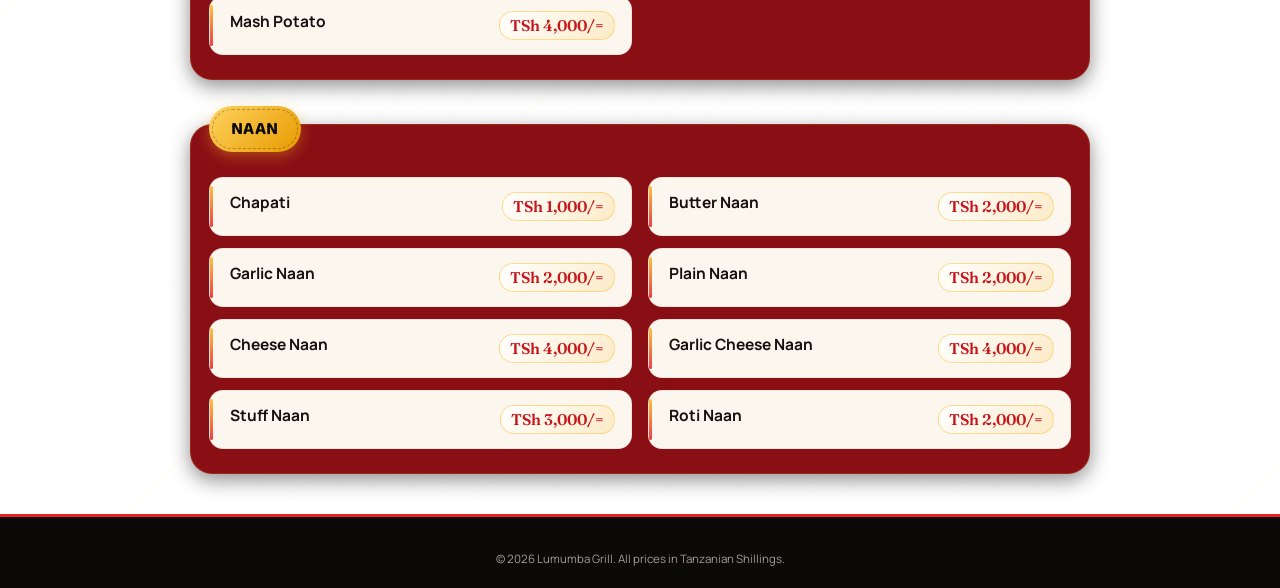
==== commit 394179e1: "Update index1.html" ====
--- a/index1.html
+++ b/index1.html
@@ -50,7 +50,7 @@
         class="home-button"
         aria-label="Go back to home page"
       >
-        🏠 Home
+        Home
       </a>
 
     </div>
@@ -92,4 +92,4 @@
   <script src="script1.js"></script>
 
 </body>
-</html>+</html>
--- a/style1.css
+++ b/style1.css
@@ -1,83 +1,493 @@
-/* Lumumba Grill — Digital menu
-   Complete stylesheet matching the printed menu: burgundy, flame red,
-   grill amber and warm ivory. */
+/* =========================================================================
+DESIGN TOKENS
+Lumumba Grill palette: charcoal-red page, flame-red accents, grill amber.
+========================================================================= */
+
+/* Palette: black, blood red and bright yellow-orange (printed menu + logo) */
 :root {
-  --maroon-950: #1F0508; --maroon-900: #2F080D; --maroon-800: #5A0B12;
-  --maroon-700: #7A1017; --maroon-600: #9C1620;
-  --crimson-600: #E3222B; --crimson-700: #B81A22;
-  --gold-300: #FFC85A; --gold-500: #FFAA1D; --gold-600: #E08E00; --gold-700: #B36F00;
-  --cream-50: #F7F0E6; --cream-white: #FFFDF8; --logo-bg: #F0E8DC;
-  --ink: #1A0F10; --ink-soft: #6E5659; --ink-faint: #A88A8E;
-  --font-display: 'Fraunces', Georgia, serif; --font-badge: 'Baloo 2', sans-serif;
-  --font-body: 'Manrope', sans-serif; --radius-lg: 22px; --radius-md: 14px;
-  --radius-pill: 999px; --shadow-soft: 0 6px 20px rgba(0,0,0,.25);
-  --shadow-card: 0 2px 10px rgba(0,0,0,.12); --shadow-gold-glow: 0 4px 14px rgba(255,170,29,.22);
-  --nav-height: 62px;
-}
+--maroon-950: #0C0909;
+--maroon-900: #171111;
+--maroon-800: #8A0F15;
+--maroon-700: #B3141B;
+--maroon-600: #C8161D;
+
+--crimson-600: #E8202A;
+--crimson-700: #C8161D;
+
+--gold-300: #FFD35E;
+--gold-500: #FFB81C;
+--gold-600: #E69A00;
+--gold-700: #B37800;
+
+--cream-50: #FBF6EE;
+--cream-white: #FFFFFF;
+--logo-bg: #E4E4EC;
+
+--ink: #1A0F10;
+--ink-soft: #6E5659;
+--ink-faint: #A89A9A;
+
+--font-display: 'Fraunces', serif;
+--font-badge: 'Baloo 2', sans-serif;
+--font-body: 'Manrope', sans-serif;
+
+--radius-lg: 22px;
+--radius-md: 14px;
+--radius-pill: 999px;
+
+--shadow-soft: 0 6px 20px rgba(0, 0, 0, 0.45);
+--shadow-card: 0 2px 10px rgba(0, 0, 0, 0.25);
+--shadow-gold-glow: 0 4px 14px rgba(255, 184, 28, 0.35);
+
+--nav-height: 62px;
+}
+
+/* =========================================================================
+RESET & BASE
+========================================================================= */
+
 * { box-sizing: border-box; }
-html { scroll-behavior: smooth; scroll-padding-top: calc(var(--nav-height) + 18px); }
+
+html { scroll-behavior: smooth; }
+
 @media (prefers-reduced-motion: reduce) {
   html { scroll-behavior: auto; }
-  *, *::before, *::after { animation-duration: .01ms !important; transition-duration: .01ms !important; }
-}
+  * {
+    animation-duration: 0.01ms !important;
+    transition-duration: 0.01ms !important;
+  }
+}
+
 body {
-  margin: 0; min-height: 100vh; color: var(--cream-50); font-family: var(--font-body);
-  background: var(--maroon-950); -webkit-font-smoothing: antialiased; overflow-x: hidden;
-  background-image: repeating-linear-gradient(135deg, rgba(255,200,90,.035) 0 1px, transparent 1px 26px);
-}
+margin: 0;
+background: linear-gradient(180deg, var(--maroon-900), var(--maroon-950));
+color: var(--cream-50);
+font-family: var(--font-body);
+-webkit-font-smoothing: antialiased;
+overflow-x: hidden;
+
+/* A faint diagonal hairline texture behind the whole page */
+background-image:
+repeating-linear-gradient(
+135deg,
+rgba(255, 184, 28, 0.03) 0px,
+rgba(255, 184, 28, 0.03) 1px,
+transparent 1px,
+transparent 26px
+);
+}
+
 img { max-width: 100%; display: block; }
-button { font: inherit; cursor: pointer; }
+button { font-family: inherit; }
 a { color: inherit; }
-:where(a,button):focus-visible { outline: 3px solid var(--gold-500); outline-offset: 3px; }
-.site-header { position: relative; z-index: 5; background: var(--logo-bg); color: var(--ink); padding: 14px 20px; border-bottom: 4px solid var(--gold-500); box-shadow: 0 5px 20px rgba(0,0,0,.18); }
-.header-inner { width: min(1180px,100%); margin: auto; display: flex; align-items: center; gap: 15px; }
-.brand-logo { width: 62px; height: 62px; flex: 0 0 auto; overflow: hidden; border-radius: 10px; background: var(--cream-white); }
-.brand-logo img { width: 100%; height: 100%; object-fit: contain; }
+
+/* =========================================================================
+HEADER
+========================================================================= */
+
+.site-header {
+background: var(--maroon-950);
+color: var(--cream-white);
+padding: 22px 20px 16px;
+border-bottom: 3px solid var(--gold-500);
+}
+
+.header-inner {
+max-width: 900px;
+margin: 0 auto;
+display: flex;
+align-items: center;
+gap: 16px;
+}
+
+/* ---------- Restaurant logo ---------- */
+.brand-logo {
+flex-shrink: 0;
+width: 72px;
+height: 72px;
+display: flex;
+align-items: center;
+justify-content: center;
+}
+
+.brand-logo img {
+width: 100%;
+height: 100%;
+object-fit: contain;
+display: block;
+border-radius: 12px;
+}
+
+/* ---------- Brand text ---------- */
 .brand-copy { min-width: 0; }
-.brand-name { margin: 0; color: var(--maroon-800); font: 800 clamp(1.2rem,3vw,1.75rem)/1.12 var(--font-display); letter-spacing: -.03em; }
-.brand-tagline { margin: 4px 0 0; color: var(--crimson-700); font: 800 .78rem/1.2 var(--font-badge); letter-spacing: .04em; }
-.home-button { margin-left: auto; display: inline-flex; align-items: center; justify-content: center; gap: 7px; padding: 10px 15px; border-radius: var(--radius-pill); background: var(--maroon-800); color: var(--cream-white); font-size: .9rem; font-weight: 800; text-decoration: none; box-shadow: var(--shadow-card); transition: background .2s ease, transform .2s ease; }
-.home-button:hover { background: var(--crimson-700); transform: translateY(-1px); }
-.category-nav { position: sticky; top: 0; z-index: 10; min-height: var(--nav-height); display: flex; align-items: center; background: rgba(31,5,8,.97); border-bottom: 1px solid rgba(255,170,29,.38); box-shadow: 0 6px 18px rgba(0,0,0,.22); backdrop-filter: blur(12px); }
-.category-nav-scroll { display: flex; align-items: center; gap: 9px; width: min(1180px,100%); margin: auto; padding: 10px 18px; overflow-x: auto; scrollbar-width: thin; scrollbar-color: var(--gold-500) var(--maroon-900); }
-.nav-pill { flex: 0 0 auto; border: 1px solid rgba(255,200,90,.32); border-radius: var(--radius-pill); padding: 9px 15px; background: rgba(255,253,248,.05); color: var(--cream-50); font-size: .82rem; font-weight: 800; white-space: nowrap; transition: color .2s ease, background .2s ease, border-color .2s ease; }
-.nav-pill:hover { border-color: var(--gold-500); color: var(--gold-300); }
-.nav-pill.active { color: var(--maroon-950); background: var(--gold-500); border-color: var(--gold-500); box-shadow: var(--shadow-gold-glow); }
-.menu-content { width: min(1180px,calc(100% - 32px)); margin: 0 auto; padding: 28px 0 64px; }
-.category-section { margin: 0 0 36px; scroll-margin-top: calc(var(--nav-height) + 20px); }
-.category-heading { position: relative; margin: 0 0 16px; padding: 15px 20px; overflow: hidden; border-left: 6px solid var(--gold-500); border-radius: 4px var(--radius-md) var(--radius-md) 4px; background: linear-gradient(100deg,var(--gold-500),var(--gold-300)); color: var(--maroon-950); font: 800 clamp(1.45rem,3vw,2rem)/1.2 var(--font-display); box-shadow: 0 5px 18px rgba(0,0,0,.15); }
-.category-heading::after { content: ""; position: absolute; right: -18px; top: -45px; width: 140px; height: 140px; border: 1px solid rgba(74,8,13,.12); border-radius: 50%; box-shadow: 0 0 0 18px rgba(74,8,13,.035), 0 0 0 36px rgba(74,8,13,.025); pointer-events: none; }
-.category-note { margin: -4px 0 14px; color: var(--gold-300); font-size: .9rem; }
-.item-list { display: grid; grid-template-columns: repeat(2,minmax(0,1fr)); gap: 10px; }
-.menu-item { min-width: 0; display: flex; align-items: center; justify-content: space-between; gap: 14px; padding: 15px 16px; border: 1px solid rgba(255,200,90,.12); border-radius: var(--radius-md); background: linear-gradient(135deg,rgba(255,253,248,.07),rgba(255,253,248,.025)); box-shadow: var(--shadow-card); transition: border-color .2s ease, background .2s ease, transform .2s ease; }
-.menu-item:hover { border-color: rgba(255,170,29,.55); background: rgba(255,253,248,.09); transform: translateY(-1px); }
-.menu-item-info { min-width: 0; flex: 1 1 auto; }
-.menu-item-name { margin: 0; color: var(--cream-white); font-size: .98rem; line-height: 1.35; font-weight: 800; overflow-wrap: anywhere; }
-.menu-item-desc { margin: 5px 0 0; color: rgba(247,240,230,.7); font-size: .8rem; line-height: 1.45; }
-.menu-item-price { flex: 0 0 auto; color: var(--gold-300); font-size: .92rem; line-height: 1.35; font-weight: 800; text-align: right; white-space: nowrap; }
-.menu-item-price--dual { display: flex; gap: 12px; }
-.price-option { display: flex; flex-direction: column; gap: 3px; align-items: flex-end; }
-.price-option-label { color: rgba(247,240,230,.65); font-size: .68rem; font-weight: 700; }
-.price-option-value { color: var(--gold-300); font-size: .85rem; font-weight: 800; }
-.site-footer { padding: 22px 16px; border-top: 3px solid var(--gold-500); background: #160406; color: rgba(247,240,230,.68); text-align: center; }
-.footer-copyright { margin: 0; font-size: .8rem; line-height: 1.6; }
-@media (max-width: 680px) {
-  .site-header { padding: 12px 14px; }
-  .brand-logo { width: 52px; height: 52px; }
-  .home-button { padding: 9px 12px; font-size: .82rem; }
-  .category-nav-scroll { padding-inline: 12px; }
-  .menu-content { width: min(100% - 22px,1180px); padding-top: 20px; }
-  .item-list { grid-template-columns: 1fr; gap: 8px; }
-  .menu-item { padding: 13px; }
-  .category-heading { padding: 13px 15px; }
-}
-@media (max-width: 390px) {
-  .brand-name { font-size: 1.12rem; }
-  .brand-tagline { font-size: .72rem; }
-  .brand-logo { width: 46px; height: 46px; }
-  .header-inner { gap: 10px; }
-  .home-button { padding: 8px 10px; }
-  .menu-item { align-items: flex-start; gap: 8px; }
-  .menu-item-name { font-size: .91rem; }
-  .menu-item-price { font-size: .82rem; }
-}
+
+.brand-name {
+margin: 1px 0 4px;
+font-family: var(--font-display);
+font-weight: 600;
+font-size: clamp(26px, 7vw, 38px);
+line-height: 1.05;
+color: var(--gold-500);
+}
+
+.brand-tagline {
+margin: 0;
+font-size: 13.5px;
+color: var(--cream-white);
+opacity: 0.85;
+font-weight: 500;
+letter-spacing: 0.3px;
+}
+
+/* =========================================================================
+CATEGORY NAVIGATION
+Horizontal scrolling + sticky navigation
+========================================================================= */
+
+.category-nav {
+position: sticky;
+top: 0;
+z-index: 50;
+background: linear-gradient(180deg, var(--maroon-900), var(--maroon-950));
+border-bottom: 2px solid var(--crimson-600);
+box-shadow: var(--shadow-soft);
+}
+
+.category-nav-scroll {
+display: flex;
+gap: 10px;
+overflow-x: auto;
+scroll-behavior: smooth;
+-webkit-overflow-scrolling: touch;
+padding: 12px 16px;
+scrollbar-width: none;
+}
+
+.category-nav-scroll::-webkit-scrollbar { display: none; }
+
+/* ---------- Category navigation pills ---------- */
+.nav-pill {
+flex-shrink: 0;
+scroll-snap-align: start;
+border: 1.5px solid rgba(255, 211, 94, 0.55);
+background: transparent;
+color: var(--cream-50);
+font-family: var(--font-badge);
+font-weight: 600;
+font-size: 14.5px;
+padding: 10px 18px;
+border-radius: var(--radius-pill);
+cursor: pointer;
+white-space: nowrap;
+min-height: 42px;
+transition:
+background-color 0.2s ease,
+color 0.2s ease,
+border-color 0.2s ease,
+transform 0.15s ease;
+}
+
+.nav-pill:hover {
+background: rgba(255, 184, 28, 0.20);
+border-color: var(--gold-300);
+}
+
+.nav-pill:active { transform: scale(0.97); }
+
+.nav-pill.active {
+background: linear-gradient(135deg, var(--gold-300), var(--gold-500));
+border-color: var(--gold-600);
+color: var(--maroon-950);
+box-shadow: var(--shadow-gold-glow);
+}
+
+.nav-pill:focus-visible {
+outline: 3px solid var(--gold-500);
+outline-offset: 2px;
+}
+
+/* =========================================================================
+MENU CONTENT
+========================================================================= */
+
+.menu-content {
+max-width: 900px;
+margin: 0 auto;
+padding: 10px 18px 40px;
+}
+
+.category-section {
+position: relative;
+background: var(--maroon-800);
+border: 1.5px solid rgba(255, 184, 28, 0.14);
+border-radius: var(--radius-lg);
+padding: 36px 18px 24px;
+margin-top: 44px;
+box-shadow: var(--shadow-soft);
+scroll-margin-top: calc(var(--nav-height) + 14px);
+}
+
+.category-section:first-child { margin-top: 26px; }
+
+/* ---------- Category heading ---------- */
+.category-heading {
+position: absolute;
+top: -19px;
+left: 18px;
+display: inline-flex;
+align-items: center;
+font-family: var(--font-badge);
+font-weight: 700;
+font-size: 18px;
+letter-spacing: 0.4px;
+text-transform: uppercase;
+color: var(--maroon-950);
+background: linear-gradient(135deg, var(--gold-300), var(--gold-600));
+padding: 9px 22px;
+border-radius: var(--radius-pill);
+margin: 0;
+box-shadow: var(--shadow-gold-glow);
+}
+
+.category-heading::before {
+content: "";
+position: absolute;
+inset: 3px;
+border: 1.5px dashed rgba(47, 8, 13, 0.3);
+border-radius: var(--radius-pill);
+pointer-events: none;
+}
+
+/* ---------- Category note ---------- */
+.category-note {
+margin: 0 2px 4px;
+font-size: 13px;
+color: var(--gold-300);
+font-style: italic;
+}
+
+/* =========================================================
+   HOME BUTTON
+   ========================================================= */
+
+.home-button {
+  margin-left: auto;
+  display: inline-flex;
+  align-items: center;
+  justify-content: center;
+  gap: 6px;
+  padding: 10px 18px;
+  background: linear-gradient(135deg, #FFD35E, #FFB81C);
+  color: #0C0909;
+  border: 2px solid #E69A00;
+  border-radius: 999px;
+  text-decoration: none;
+  font-family: "Manrope", sans-serif;
+  font-size: 0.9rem;
+  font-weight: 800;
+  white-space: nowrap;
+  transition:
+    background 0.2s ease,
+    transform 0.2s ease,
+    box-shadow 0.2s ease;
+}
+
+.home-button:hover {
+  background: linear-gradient(135deg, #FFB81C, #E69A00);
+  transform: translateY(-2px);
+  box-shadow: 0 6px 16px rgba(227, 34, 43, 0.28);
+}
+
+.home-button:active { transform: translateY(0); }
+
+/* Mobile */
+@media (max-width: 600px) {
+  .header-inner { position: relative; }
+
+  .home-button {
+    padding: 8px 12px;
+    font-size: 0.8rem;
+    margin-left: auto;
+  }
+}
+
+/* =========================================================================
+MENU ITEMS
+========================================================================= */
+
+.item-list {
+margin-top: 16px;
+display: flex;
+flex-direction: column;
+gap: 10px;
+}
+
+.menu-item {
+position: relative;
+display: flex;
+flex-wrap: wrap;
+align-items: flex-start;
+justify-content: space-between;
+gap: 14px;
+background: var(--cream-50);
+border-radius: var(--radius-md);
+padding: 14px 16px 14px 20px;
+border: 1px solid rgba(47, 8, 13, 0.07);
+}
+
+.menu-item::before {
+content: "";
+position: absolute;
+top: 8px;
+bottom: 8px;
+left: 0;
+width: 3px;
+border-radius: 3px;
+background: linear-gradient(180deg, var(--gold-500), var(--crimson-600));
+opacity: 0.85;
+}
+
+.menu-item-info { flex: 1 1 200px; min-width: 0; }
+
+.menu-item-name {
+margin: 0;
+font-family: var(--font-body);
+font-weight: 700;
+font-size: 15.5px;
+color: var(--ink);
+line-height: 1.35;
+}
+
+.menu-item-desc {
+margin: 5px 0 0;
+font-size: 13px;
+color: var(--ink-soft);
+line-height: 1.5;
+}
+
+/* =========================================================================
+MENU ITEM PRICE
+========================================================================= */
+
+.menu-item-price,
+.menu-item-price--dual {
+  flex: 0 0 auto;
+  margin-left: auto;
+}
+
+@media (max-width: 480px) {
+  .menu-item-price--dual {
+    flex-basis: 100%;
+    justify-content: flex-start;
+    margin-top: 8px;
+    margin-left: 0;
+  }
+}
+
+.menu-item-price {
+font-family: var(--font-display);
+font-weight: 600;
+font-size: 15.5px;
+color: var(--crimson-700);
+white-space: nowrap;
+padding: 4px 10px;
+background: linear-gradient(135deg, var(--cream-white), rgba(255, 184, 28, 0.18));
+border: 1px solid rgba(255, 184, 28, 0.45);
+border-radius: var(--radius-md);
+}
+
+.menu-item-price--dual {
+display: flex;
+gap: 10px;
+background: none;
+padding: 0;
+}
+
+.price-option {
+display: flex;
+flex-direction: column;
+align-items: center;
+gap: 2px;
+background: linear-gradient(135deg, var(--cream-white), rgba(255, 184, 28, 0.18));
+border: 1px solid rgba(255, 184, 28, 0.45);
+border-radius: var(--radius-md);
+padding: 5px 10px;
+}
+
+.price-option-label {
+font-family: var(--font-badge);
+font-weight: 600;
+font-size: 10.5px;
+text-transform: uppercase;
+letter-spacing: 0.5px;
+color: var(--ink-faint);
+}
+
+.price-option-value {
+font-family: var(--font-display);
+font-weight: 600;
+font-size: 15px;
+color: var(--crimson-700);
+white-space: nowrap;
+}
+
+/* =========================================================================
+FOOTER
+========================================================================= */
+
+.site-footer {
+background: var(--maroon-950);
+color: var(--cream-50);
+padding: 34px 20px 22px;
+border-top: 3px solid var(--crimson-600);
+}
+
+.footer-copyright {
+max-width: 900px;
+margin: 0 auto;
+font-size: 11.5px;
+color: var(--ink-faint);
+text-align: center;
+}
+
+/* =========================================================================
+NARROW PHONES
+========================================================================= */
+
+@media (max-width: 380px) {
+  .menu-item { padding: 12px 14px 12px 18px; gap: 10px; }
+  .menu-item-name { font-size: 14.5px; }
+  .menu-item-price--dual { gap: 10px; }
+  .price-option-value { font-size: 13.5px; }
+  .brand-name { font-size: 24px; }
+  .brand-logo { width: 60px; height: 60px; }
+  .brand-tagline { font-size: 12px; }
+}
+
+/* =========================================================================
+TABLET / DESKTOP
+========================================================================= */
+
+@media (min-width: 700px) {
+  .header-inner { gap: 20px; }
+  .brand-logo { width: 90px; height: 90px; }
+
+  .category-nav-scroll {
+    justify-content: center;
+    flex-wrap: nowrap;
+  }
+
+  .item-list {
+    display: grid;
+    grid-template-columns: repeat(2, 1fr);
+    gap: 12px 16px;
+  }
+}
+
+/* =========================================================================
+LARGE DESKTOP
+========================================================================= */
+
+@media (min-width: 1000px) {
+  .menu-content { padding-left: 0; padding-right: 0; }
+}
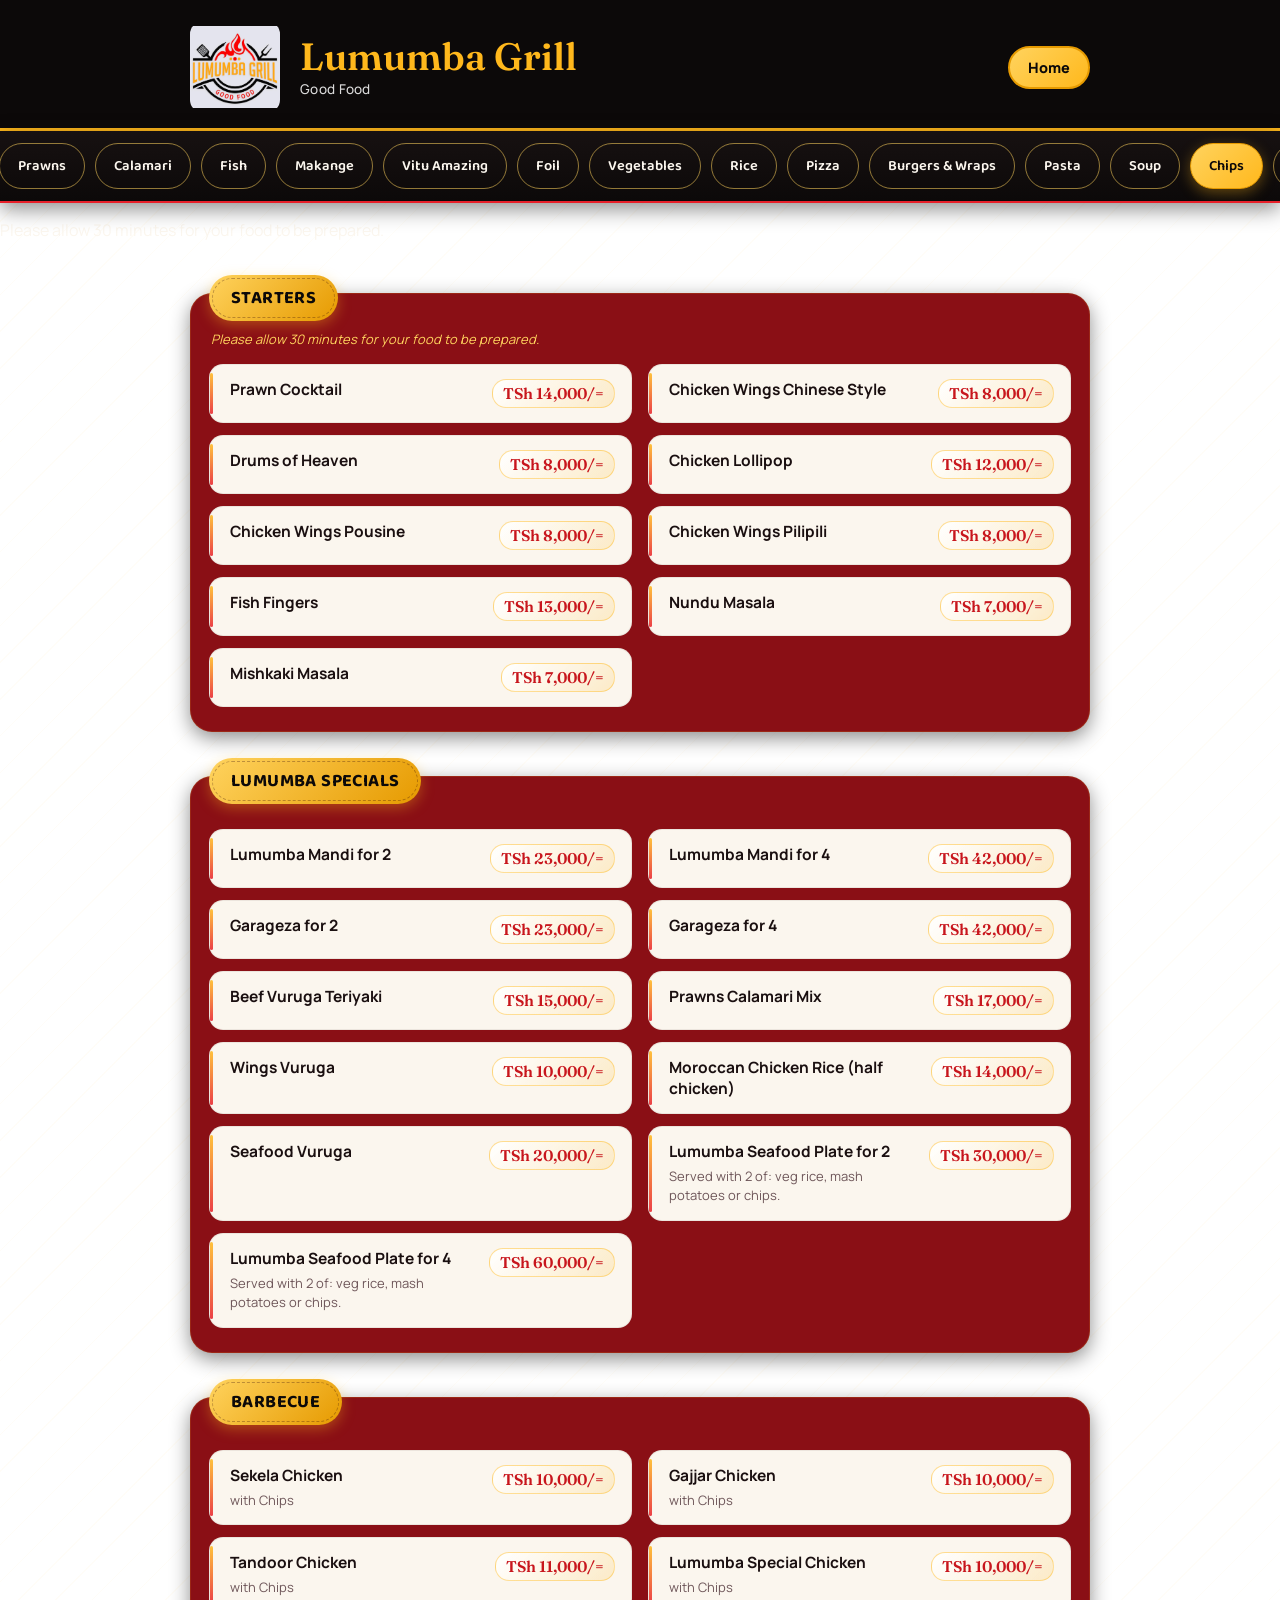
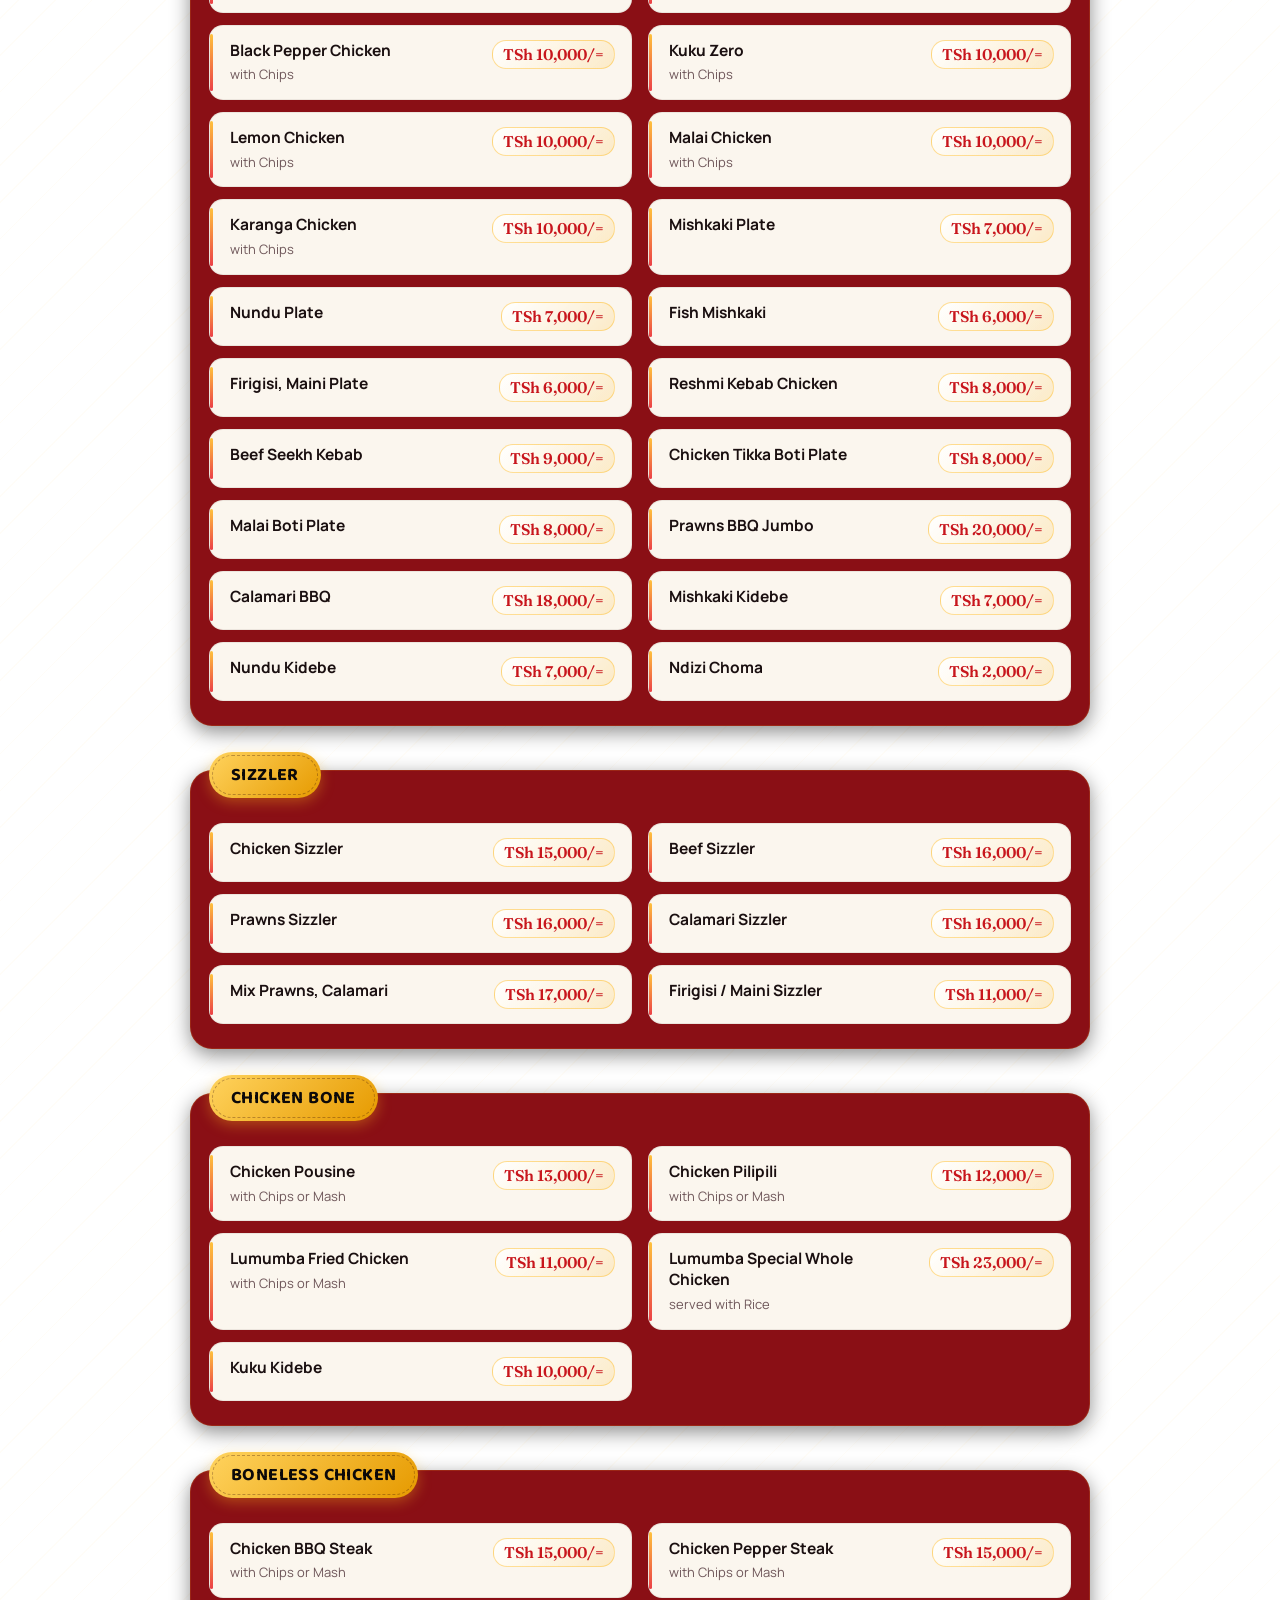
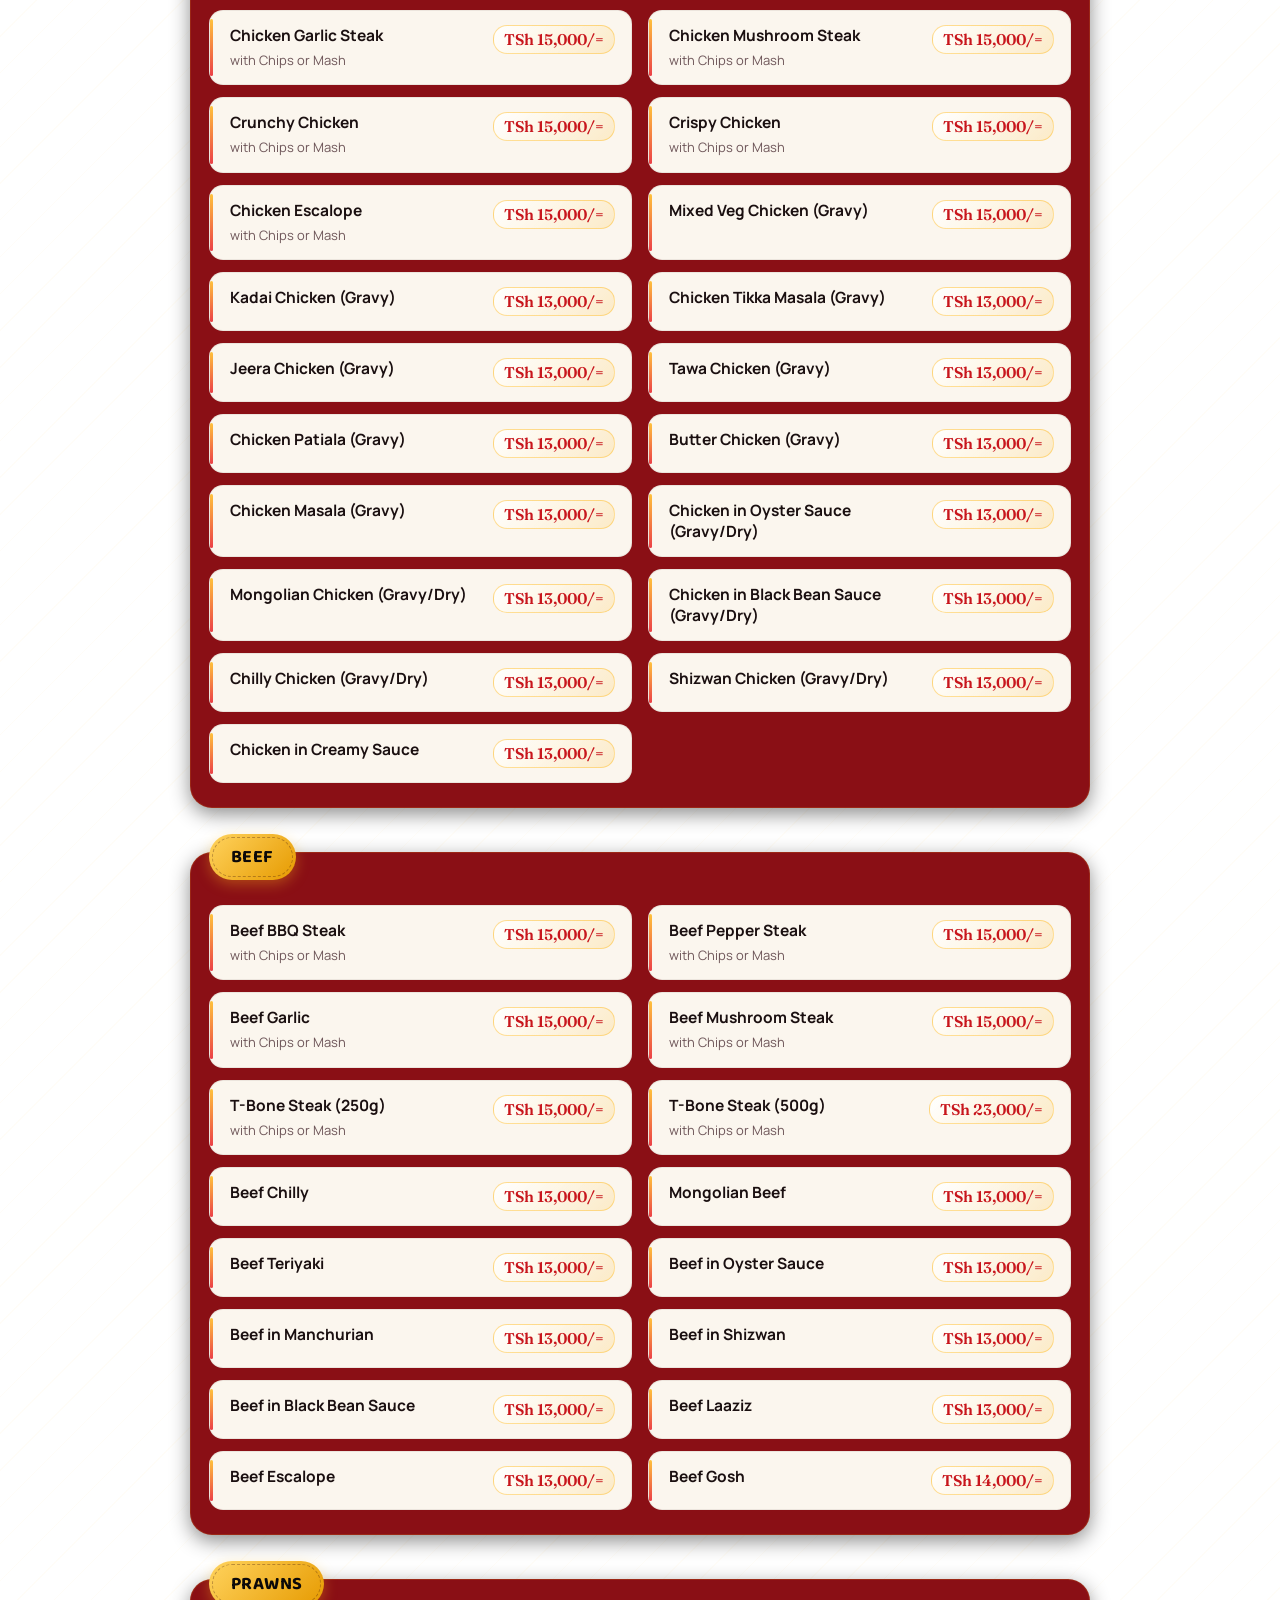
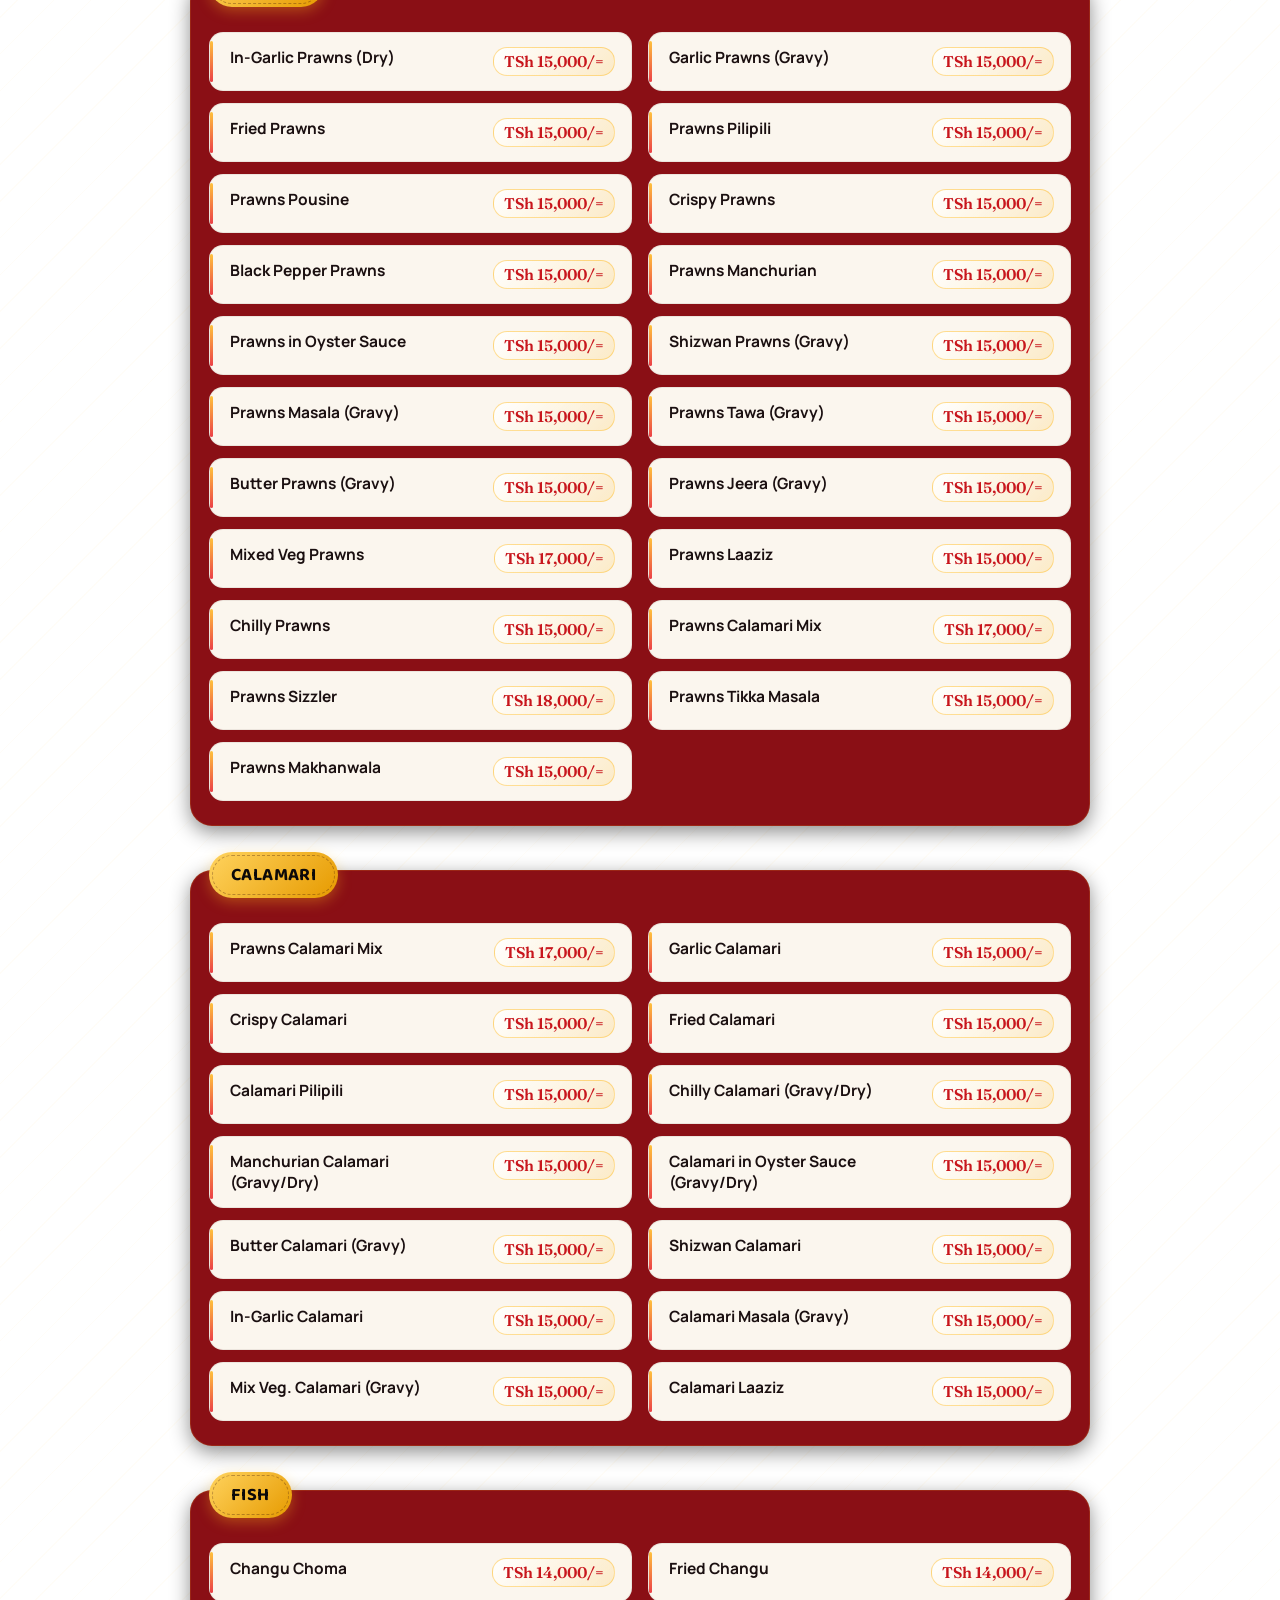
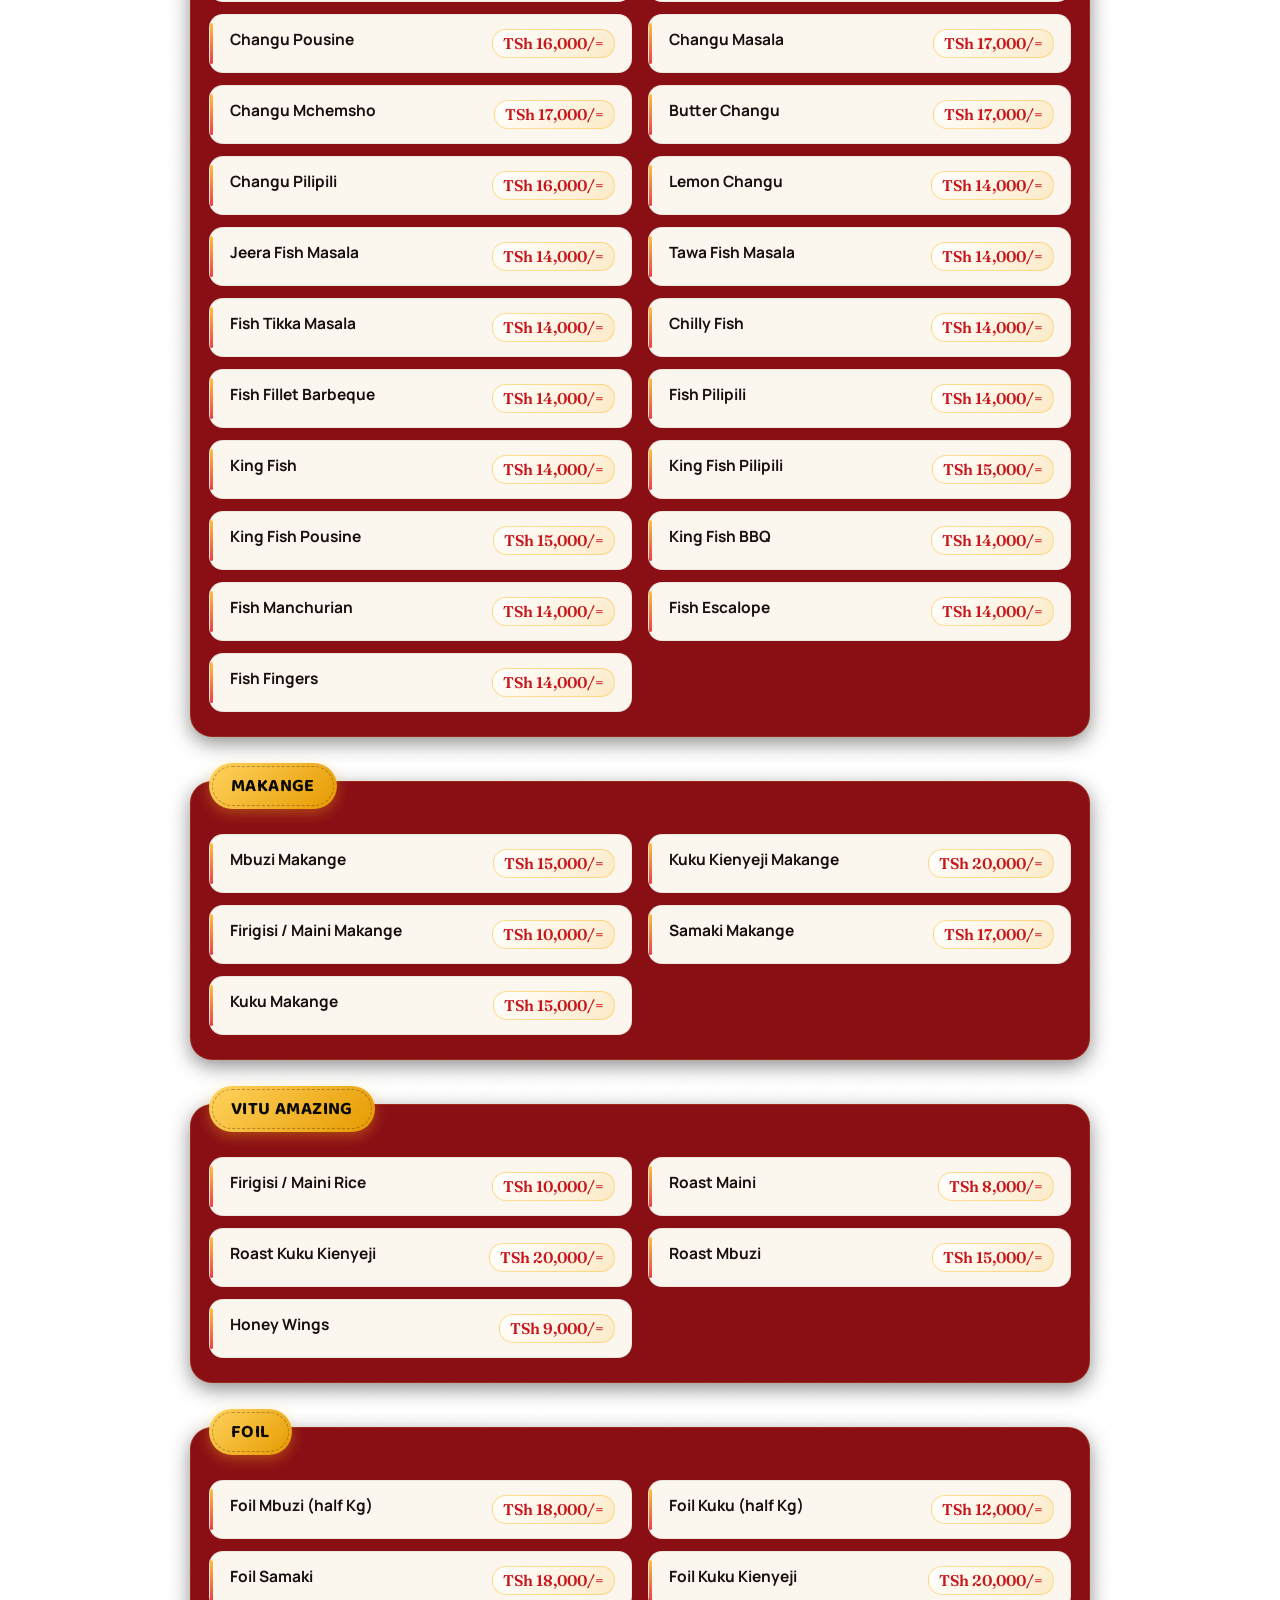
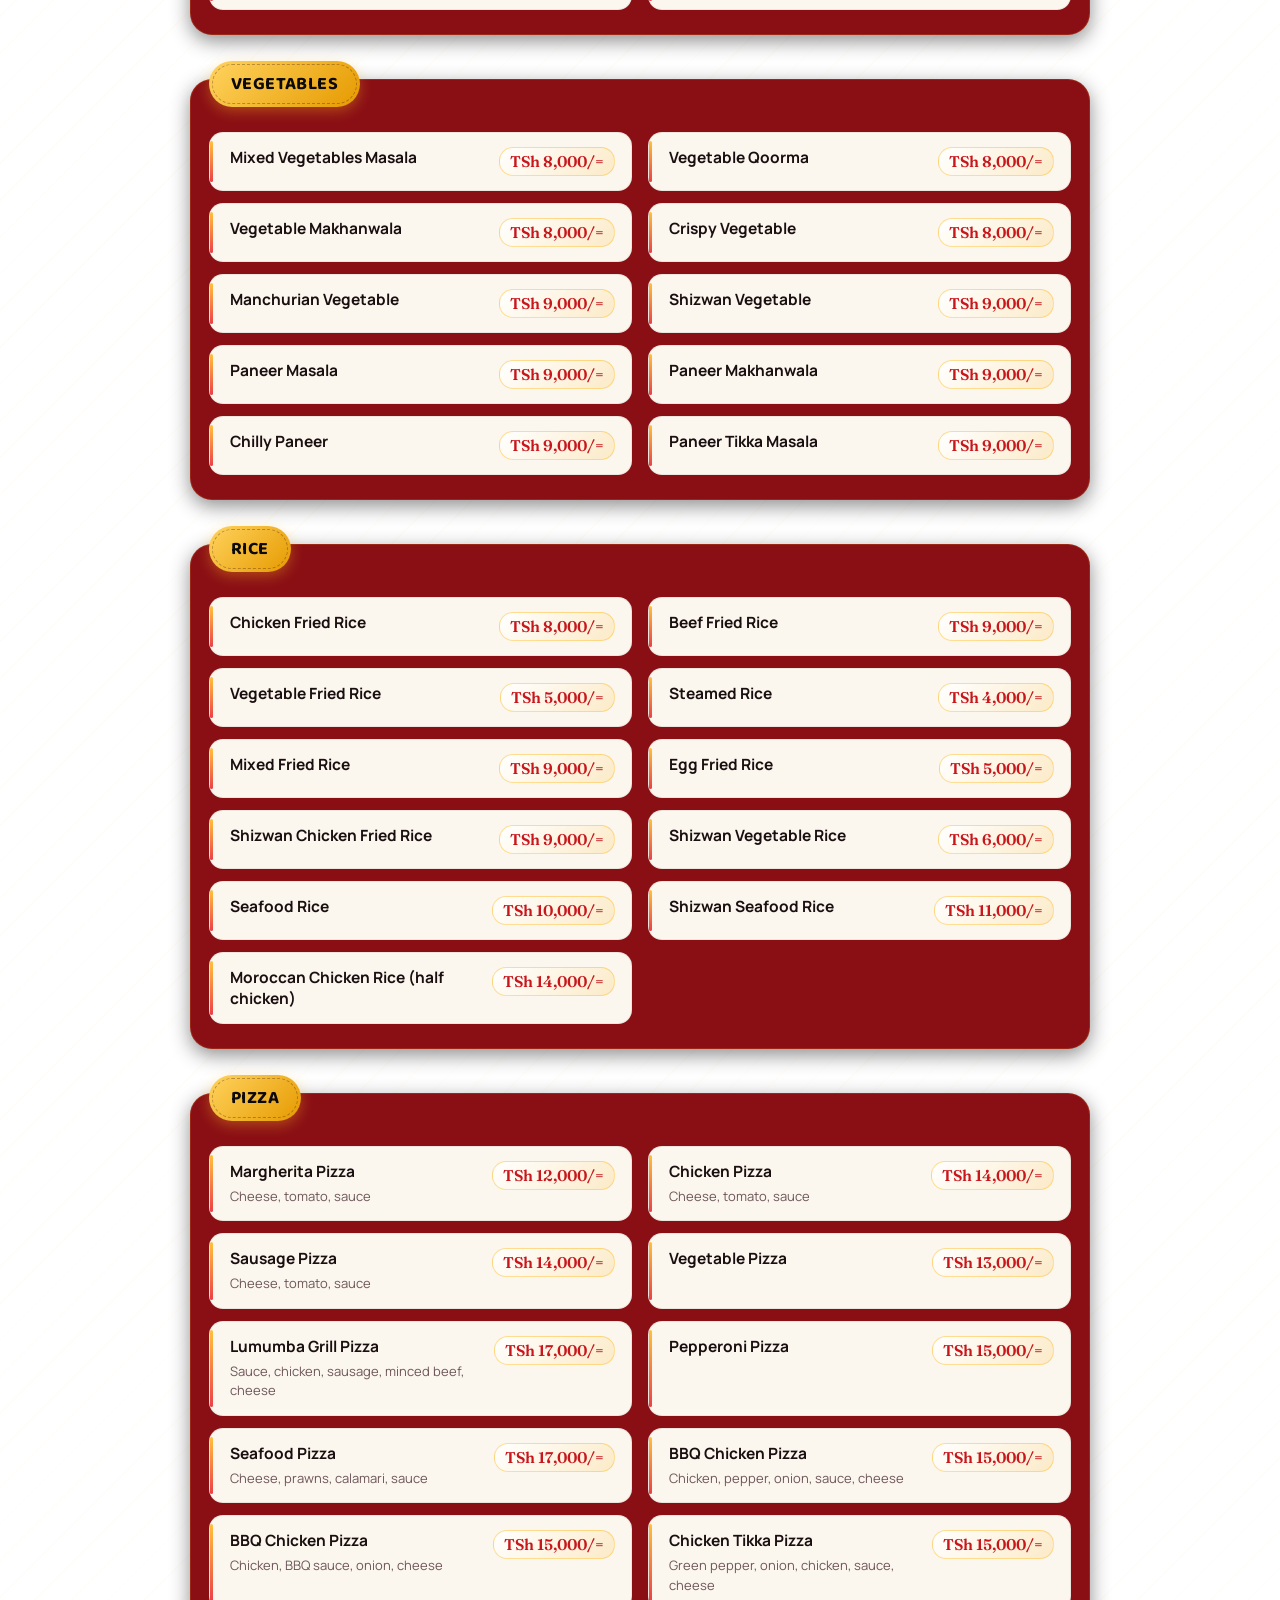
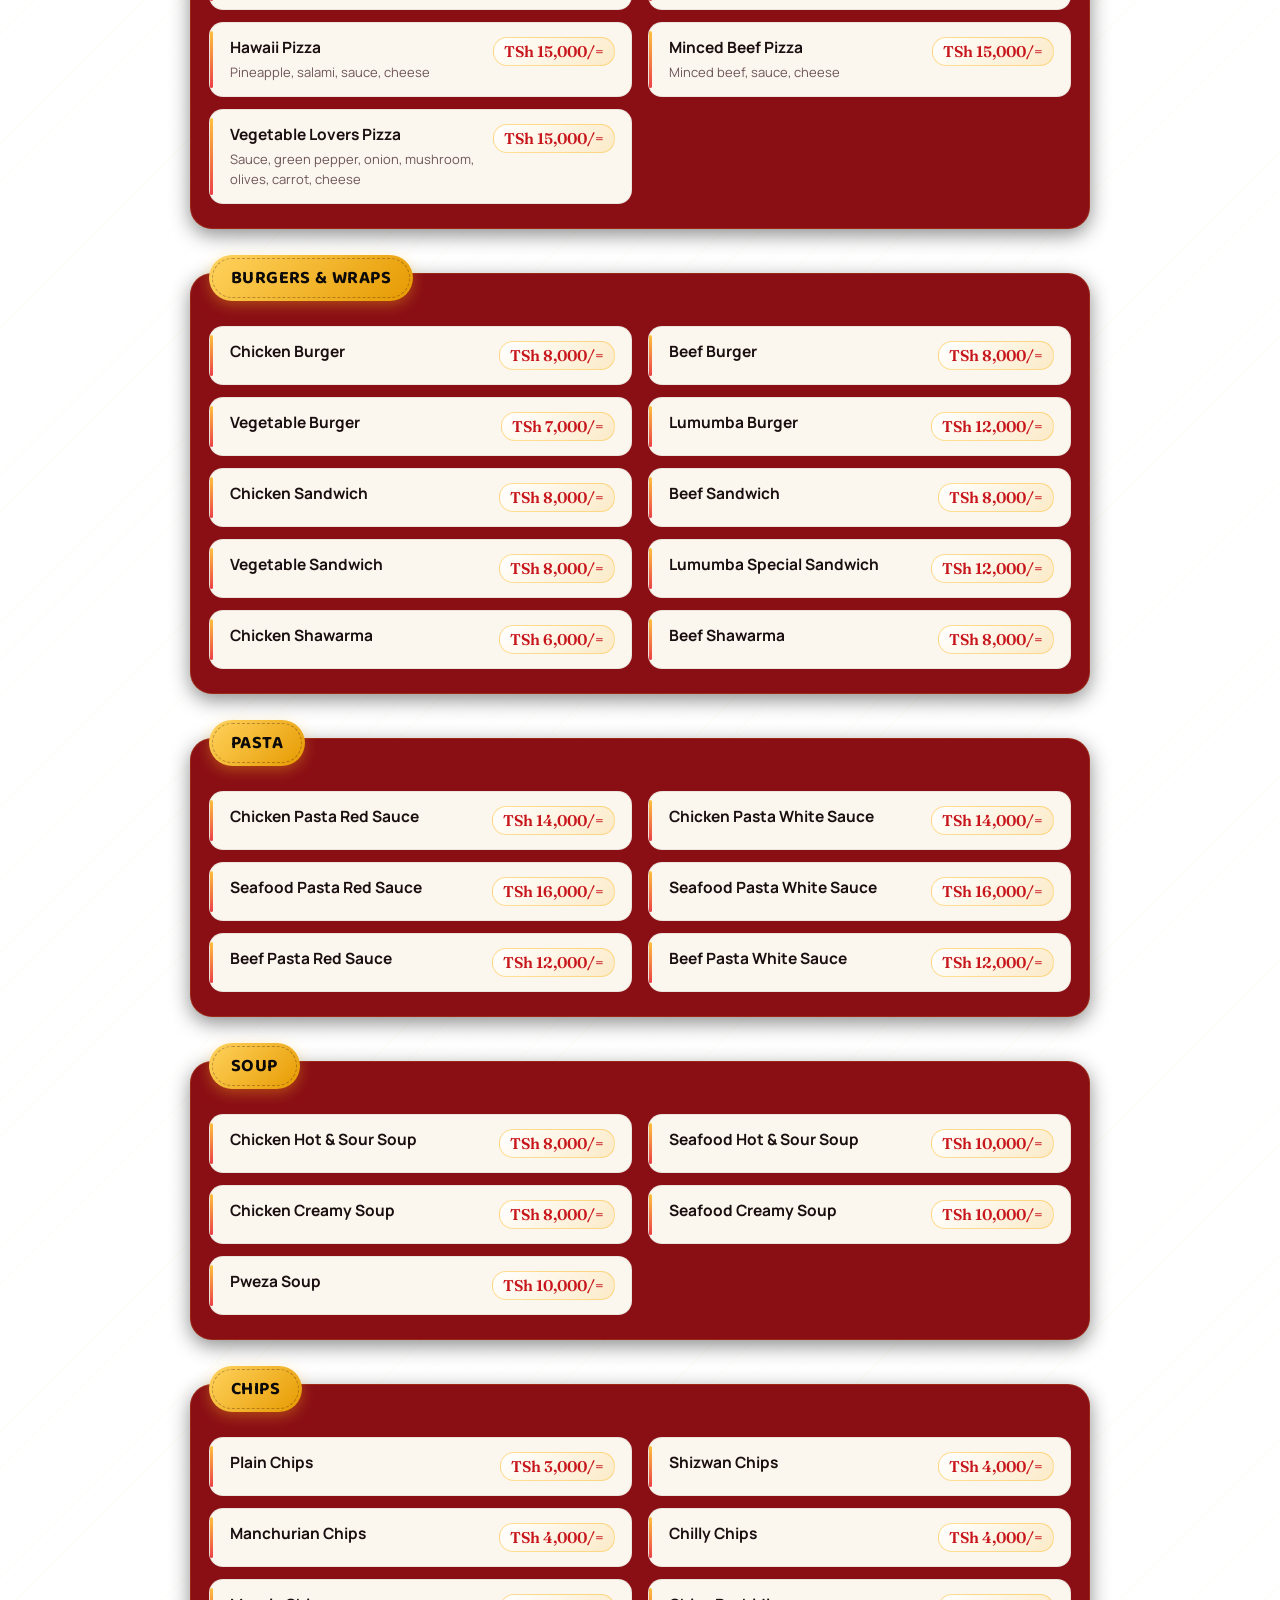
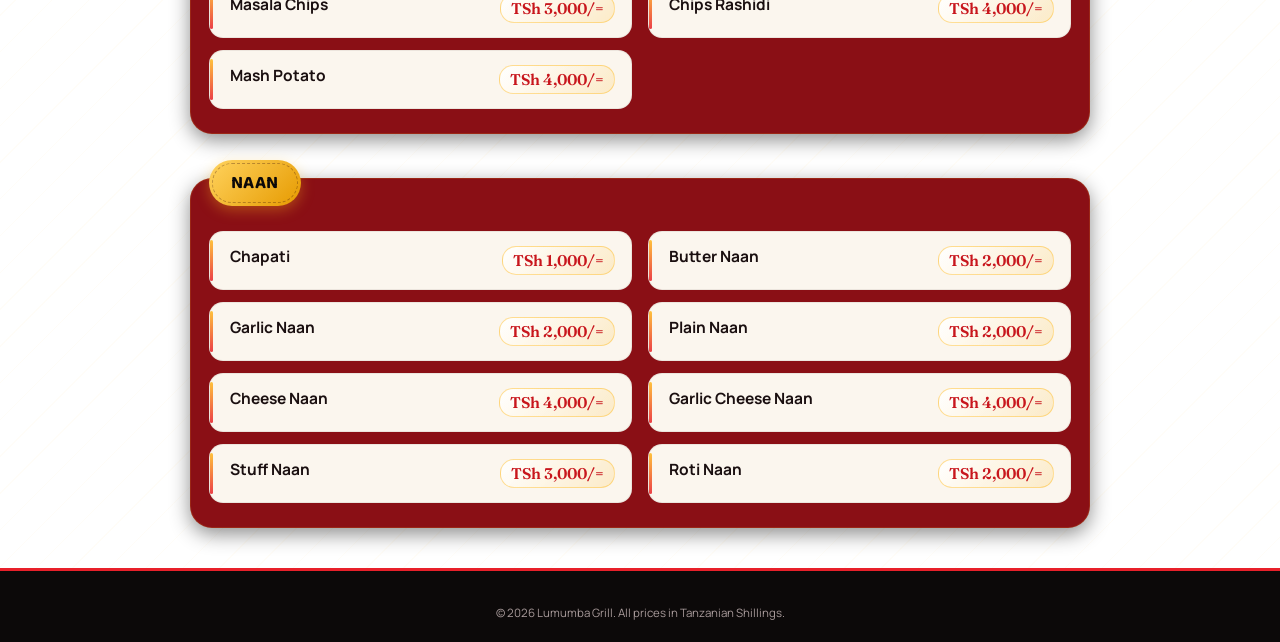
==== commit 8df473e3: "Update index1.html" ====
--- a/index1.html
+++ b/index1.html
@@ -69,6 +69,10 @@
        MENU CONTENT
        ========================================================= -->
 
+  <div class="menu-notice-wrap">
+    <p class="menu-notice">Please allow 30 minutes for your food to be prepared.</p>
+  </div>
+
   <main id="menu-content" class="menu-content">
     <!-- Category sections are rendered here by script1.js from MENU_DATA -->
   </main>
